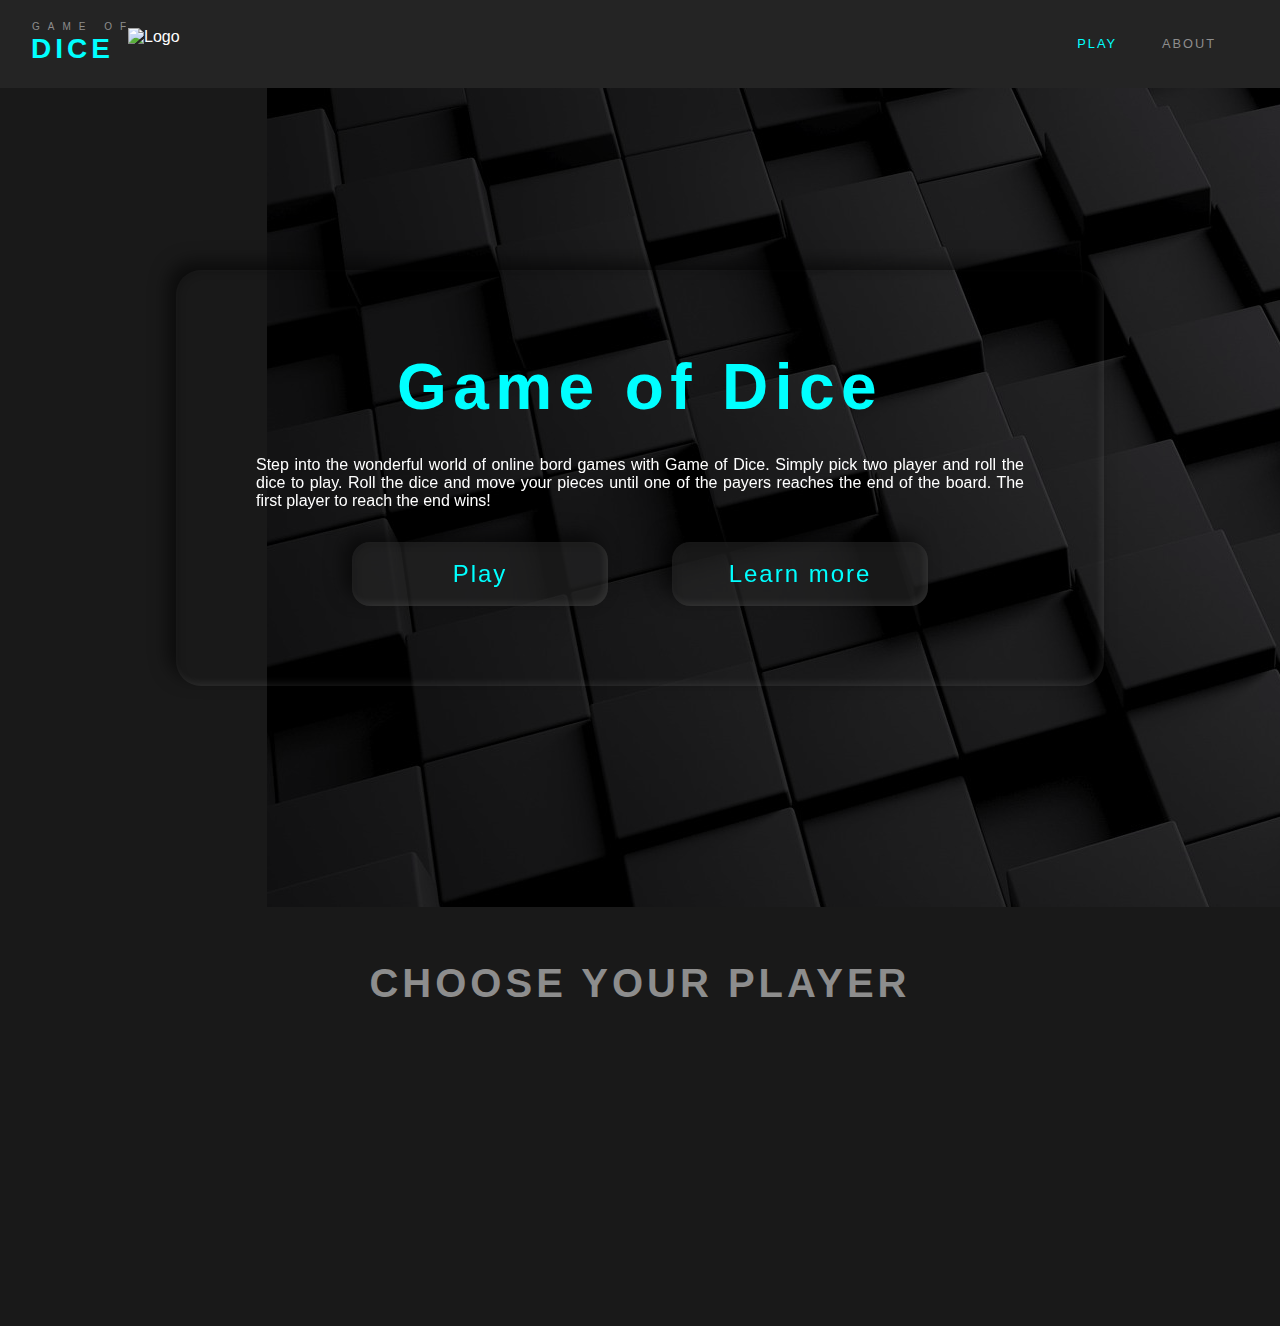
==== index.html @ 392ac42a "index header re-design" ====
<!DOCTYPE html>
<html lang="en">
<head>
	<meta charset="utf-8">
    <meta name="viewport" content="width=device-width, initial-scale=1">
    <!-- SEO -->
    <meta name="author" content="Tina Mary Holdcroft">
	<meta name="description" content="Game of Dice">
	<meta name="keywords" content="Game of Dice, Game, Dice, Board Game">
	<!-- style -->
    <link rel="stylesheet" type="text/css" href="styles/styles.css">
    <link rel="stylesheet" href="https://use.typekit.net/xjc5qtk.css"> <!-- adobe fonts -->
    <script src="https://kit.fontawesome.com/a83d77d417.js" crossorigin="anonymous"></script> <!-- icons -->
    <!-- jQuery -->
    <script src="https://ajax.googleapis.com/ajax/libs/jquery/3.5.1/jquery.min.js"></script>
    <!-- browser design -->
	<link rel="icon" href="styles/images/diceLogo.svg" type="image/svg" sizes="16x16"> <!-- favicon -->
	<meta name="theme-color" content="#242424"> <!-- color of browser banner on phone -->
	<title>Game of Dice</title> <!-- page title -->
</head>

<body>
    <header id="index-header">
		<div class="nav-container">
			<!-- logo desktop-->
			<a href="index.html"><div class="logo"><p id="logo__txt">Game of<br><span>Dice</span></p><img src="styles/images/diceLogo.svg" alt="Logo"></div></a>
			<!-- desktop navigation bar -->
			<nav>
				<ul>
                    <!-- active page --><li class="active"><a href="index.html#characterCards"><i class="fas fa-dice-five"></i><span>Play</span></a></li>
					<li><a href="about.html"><i class="fas fa-question-circle"></i><span>About</span></a></li>
				</ul>
			</nav>
        </div>
        <!-- phone navigation side bar panel -->
        <div class="panel-container">
            <!-- logo phone-->
            <div id="logo__phone"><a href="index.html"><img src="styles/images/diceLogo.svg" alt="Logo"></a></div>
            <!-- toggle button -->
            <div id="navToggle" class="unicode"><i id="unicode__toggle" class="fa"></i></div>
            <nav>
                <ul>
                    <!-- active page --><li class="active"><a href="index.html">Play<i class="fa fa-play"></i></a></li>
                    <li id="dropdown">
                        <a>About</a>
                        <i class="fas fa-question-circle"></i>
                        <i class="fa fa-caret-down"></i>
                        <ul id="dropdown-menu">
                            <li><a href="about.html">Information</a></li>
                            <li><a href="about.html">How to play</a></li>
                        </ul>
                    </li>
                    <li><a href="contact.html">Contact<i class="fa fa-envelope"></i></a></li>
                </ul>
            </nav>
        </div>
        <div class="intro-container">

       </div>
       <div id="text__intro">
        <h1>Game of Dice</h1>
        <p>Step into the wonderful world of online bord games with Game of Dice. Simply pick two player and roll the dice to play. Roll the dice and move your pieces until one of the payers reaches the end of the board. The first player to reach the end wins!</p>
        <div class="intro-btn">
            <a href="index.html#characterCards"><button>Play</button></a>
            <a href="about.html"><button>Learn more</button></a>
        </div>
    </div>
	</header>

	<main id="index">


        <!-- character cards -->
	    <h2>Choose Your Player</h2>
	    <div id="characterCards" class="character-container"></div>
    </main>

    <footer>
        <div class="copy-container">Copyright &copy; Game of Dice 2020</div>
		<div class="bubble-container">
            <div class="bubble active"> <!-- active page-->
				<div><a id="Play" href="index.html#characterCards"><i class="fas fa-play"></i></a></div>
			</div>
			<div class="bubble">
				<div><a id="About" href="about.html"><i class="fas fa-info"></i></a></div>
			</div>
			<div class="bubble">
                <div><a id="Contact" href="contact.html"><i class="fas fa-envelope"></i></a></div>
			</div>
		</div>
	</footer>

	<!-- JavaScript -->
    <script src="scripts/base.js"></script>
    <script src="scripts/navigation.js"></script>
    <script src="scripts/cards.js"></script>
</body>	
</html>
---- styles/styles.css ----
@charset "UTF-8";
@import url("https://use.typekit.net/xjc5qtk.css");
@import url("https://use.typekit.net/xjc5qtk.css");
@import url("https://use.typekit.net/xjc5qtk.css");
@import url("https://fonts.googleapis.com/css2?family=VT323&display=swap");
@import url("https://fonts.googleapis.com/css2?family=Yellowtail&display=swap");
* {
  margin: 0;
  padding: 0;
  box-sizing: border-box;
}

body {
  background-color: #191919;
  width: 100%;
  height: 100%;
  display: grid;
  justify-content: center;
  align-items: center;
  overflow-y: scroll;
  overflow-x: hidden;
}

main {
  padding-left: 8vw;
  padding-right: 8vw;
  padding-top: 4rem;
  padding-bottom: 3rem;
  background-color: inherit;
  width: 100%;
  z-index: 1;
}

button {
  width: 10rem;
  height: 3rem;
  text-align: center;
  border: 2px solid #00ffff;
  background-color: #242424;
  font-size: 1.2em;
  font-family: montserrat, sans-serif;
  letter-spacing: 2px;
  padding: 10px 20px;
  color: #00ffff;
  border-radius: 18px;
  margin-left: 2rem;
  margin-right: 2rem;
}

button:hover {
  color: #242424;
  background-color: #00ffff;
}

button:active {
  outline: none;
  transform: scale(0.98);
}

button:focus {
  outline: none;
}

main, #synthwave__triangle {
  z-index: 1;
}

nav, .logo, .nav-container, .panel-container, .toggle-icon, .bubble-container,
.card-container:hover {
  z-index: 9;
}

.synthwave-grid {
  z-index: -1;
}

::-webkit-scrollbar {
  width: 10px;
  background: #191919;
}

::-webkit-scrollbar-thumb {
  background: #242424;
  border-radius: 10px;
}

::-webkit-scrollbar-thumb:hover {
  background: #3f3f3f;
}

body {
  color: white;
  text-align: justify;
}

h1 {
  font-family: chuck, sans-serif;
  color: #00ffff;
  letter-spacing: 0.1em;
  text-align: center;
  font-size: 4em;
}

h2 {
  font-family: montserrat, sans-serif;
  text-transform: uppercase;
  color: #8d8d8d;
  letter-spacing: 0.1em;
  font-size: 2.5em;
  text-align: center;
  padding-bottom: 2em;
}

h3 {
  font-size: 1.5em;
  text-align: center;
  font-family: montserrat, sans-serif;
}

p {
  font-family: montserrat, sans-serif;
  font-size: 1em;
  text-align: justify;
}

a {
  text-decoration: none;
  color: inherit;
  font-family: montserrat, sans-serif;
}

i {
  color: #8d8d8d;
  font-size: 1.2em;
}

.copy-container {
  font-family: Consolas, Menlo, Monaco, Lucida Console, Liberation Mono, DejaVu Sans Mono, Bitstream Vera Sans Mono, Courier New, monospace, serif;
}

a[id]:hover::after {
  content: attr(id);
  position: absolute;
  top: -0.1rem;
  right: calc(100% - 10px);
  max-width: 100%;
  font-size: 0.65em;
  white-space: nowrap;
  overflow: hidden;
  text-overflow: ellipsis;
  padding: 0.2rem 0.4rem;
  border-radius: 3px;
  box-shadow: 0 1em 2em -0.5em rgba(0, 0, 0, 0.35);
  background: #ffffff;
  opacity: 70%;
  color: #000000;
  font-family: Consolas, Menlo, Monaco, Lucida Console, Liberation Mono, DejaVu Sans Mono, Bitstream Vera Sans Mono, Courier New, monospace, serif;
}

a[id]:active::after {
  background: transparent;
  color: transparent;
}

.active div {
  box-shadow: inset 3px 3px 7px rgba(0, 0, 0, 0.15), inset -3px -3px 7px rgba(255, 255, 255, 0.09);
}
.active div:hover {
  transform: scale(1) !important;
}
.active i, .active span, .active a {
  color: #00ffff;
}

.logo {
  display: block;
  margin-left: 1rem;
  padding: 1rem;
}
@media only screen and (max-width: 600px) {
  .logo {
    margin-left: 40vw;
    padding: 0.5rem;
  }
  .logo img {
    display: none;
  }
}
.logo img {
  height: 35px;
  width: 35px;
  transition: transform ease-out 0.1s;
  margin-left: 96px;
}
.logo img:hover {
  transform: scale(0.93);
}
.logo img:active {
  transform: scale(1.1);
}

#logo__txt {
  font-family: montserrat, sans-serif;
  font-size: 10px;
  letter-spacing: 8px;
  color: #8d8d8d;
  line-height: 22px;
  margin-bottom: -38px;
  text-transform: uppercase;
}
@media only screen and (max-width: 600px) {
  #logo__txt {
    letter-spacing: 7px;
  }
}
#logo__txt span {
  font-family: chuck, sans-serif;
  letter-spacing: 4px;
  font-weight: 900;
  margin-left: -1px;
  font-size: 28px;
  color: #00ffff;
}
@media only screen and (max-width: 600px) {
  #logo__txt span {
    letter-spacing: 5px;
  }
}

.nav-container {
  display: flex;
  position: absolute;
  top: 0vh;
  left: 0vw;
  width: 100vw;
  height: 5.5rem;
  justify-content: space-between;
  flex-direction: row;
  overflow: hidden;
  background-color: #242424;
  box-shadow: inset 3px 3px 7px rgba(0, 0, 0, 0.15), inset -3px -3px 7px rgba(255, 255, 255, 0.05);
}
@media only screen and (max-width: 600px) {
  .nav-container {
    box-shadow: none;
    height: 4.5rem;
  }
}
.nav-container nav {
  margin: 1rem;
  padding: 1rem;
}
.nav-container nav ul {
  display: flex;
  list-style-type: none;
  flex-direction: row;
  justify-content: flex-end;
}
.nav-container nav li {
  color: #8d8d8d;
  text-transform: uppercase;
  padding-right: 2rem;
}
@media only screen and (max-width: 600px) {
  .nav-container nav {
    display: none;
  }
}
.nav-container nav span {
  padding-left: 0.8rem;
  vertical-align: middle;
  letter-spacing: 2px;
  font-size: 0.8em;
}
.nav-container nav i {
  vertical-align: middle;
}
.nav-container nav i:hover, .nav-container nav a:hover {
  opacity: 80%;
}
.nav-container nav i:active, .nav-container nav a:active {
  color: #00ffff;
}

.panel-container {
  position: fixed;
}
.panel-container #logo__phone {
  padding-top: 0.3rem;
  background-color: #313131;
  height: 4.5rem;
  width: 4rem;
}
.panel-container #logo__phone :hover {
  transform: scale(0.93);
}
.panel-container #logo__phone :active {
  transform: scale(1.1);
}
.panel-container img {
  width: 35px;
  height: 35px;
  margin-top: 0.8rem;
  margin-left: 0.8rem;
  transition: transform ease-out 0.1s;
}
.panel-container #navToggle {
  background-color: #242424;
  height: 4.5rem;
  width: 4rem;
}
.panel-container #navToggle i {
  padding: 1rem;
}
.panel-container nav {
  position: absolute;
  display: block;
  left: -200px;
  top: 8rem;
  width: 16.5rem;
  transition: all 0.45s cubic-bezier(0.77, 0, 0.175, 1);
  background-color: #242424;
  height: 100vh;
}
.panel-container nav ul {
  padding: 1.7rem;
  list-style-type: none;
}
.panel-container nav li {
  position: relative;
  padding-bottom: 2.7rem;
}
.panel-container nav a {
  display: block;
  white-space: nowrap;
  text-decoration: none;
  position: relative;
}
.panel-container nav i:hover, .panel-container nav a:hover {
  opacity: 50%;
}
.panel-container nav i:active, .panel-container nav a:active {
  opacity: 100%;
  color: #00ffff;
}
.panel-container nav i {
  position: absolute;
  top: 0rem;
  left: 12.1rem;
  font-size: 1.5em;
}
.panel-container nav i + i {
  left: 4.5rem;
  font-size: 1em;
}
@media only screen and (min-width: 600px) {
  .panel-container {
    display: none;
  }
}

.unicode {
  position: relative;
  display: block;
  cursor: pointer;
}
.unicode ::before {
  font-family: "Font Awesome 5 Free";
}

#unicode__toggle::before {
  content: "";
  font-size: 1.5em;
  display: block;
  position: relative;
}

.openPanel nav {
  transform: translate3d(12.2rem, 0, 0);
}
.openPanel #unicode__toggle::before {
  content: "";
  display: block;
  position: relative;
  font-size: 1.5em;
  color: #00ffff;
}

#dropdown {
  position: relative;
  cursor: pointer;
}
#dropdown ::after {
  position: absolute;
  content: "";
  left: 80px;
  top: 8px;
  width: 0;
  height: 0;
}

#dropdown-menu {
  display: none;
}
#dropdown-menu li {
  margin-top: 1rem;
  margin-bottom: -1rem;
}
#dropdown-menu li a {
  color: #ffffff;
}
#dropdown-menu li + li {
  margin-bottom: -4.5rem;
}

.showDropdown #dropdown-menu {
  display: block;
}

footer {
  display: flex;
  position: sticky;
  bottom: 0;
  width: 100%;
  height: 16rem;
  justify-content: center;
  align-items: center;
  flex-direction: column;
  overflow: hidden;
  background-color: #242424;
  box-shadow: inset 3px 3px 10px rgba(255, 255, 255, 0.1), inset -3px -3px 10px rgba(255, 255, 255, 0.1);
}
@media only screen and (max-width: 600px) {
  footer {
    display: none;
  }
}

.copy-container {
  display: flex;
  position: relative;
  justify-content: center;
  margin-bottom: -9.5rem;
  text-align: center;
  font-size: 0.9em;
  color: #8d8d8d;
}

.bubble-container {
  position: absolute;
  bottom: 7rem;
  display: flex;
  justify-content: space-evenly;
  width: 40rem;
}
@media only screen and (max-width: 600px) {
  .bubble-container {
    bottom: 1.3rem;
    width: 100vw;
  }
}

.bubble {
  box-shadow: 3px 3px 7px rgba(0, 0, 0, 0.15), -3px -3px 7px rgba(255, 255, 255, 0.05);
  border-radius: 50%;
}
.bubble div {
  background-color: #242424;
  width: 5rem;
  height: 5rem;
  border-radius: 50%;
  display: flex;
  justify-content: center;
  align-items: center;
  font-size: 1.5em;
  margin: 2px;
  user-select: none;
  cursor: pointer;
}
.bubble div:hover {
  box-shadow: inset 3px 3px 7px rgba(0, 0, 0, 0.15), inset -3px -3px 7px rgba(255, 255, 255, 0.09);
  transform: scale(0.96);
}
.bubble i:active {
  color: #00ffff;
}
.bubble i:focus {
  color: #00ffff;
}

.bubble:active, .bubble:focus {
  background-color: #00ffff;
}

#index {
  padding-top: 105vh;
}
#index h2 {
  padding-top: 1rem;
  padding-bottom: 1rem;
}

#index-header .nav-container {
  box-shadow: none !important;
}

.intro-container {
  z-index: 9;
  background-image: url("images/indexBackground.jpg");
  filter: grayscale(50%);
  height: 91vh;
  width: 100vw;
  top: 5.5rem;
  position: absolute;
}

.intro-btn {
  display: flex;
  align-items: center;
  justify-content: center;
}
.intro-btn button {
  width: 20vw;
  height: 4rem;
  font-size: 1.5em;
  background-color: #242424a8;
  border: none;
  box-shadow: -8px -8px 18px 0 rgba(0, 0, 0, 0.55), inset 3px 3px 7px rgba(0, 0, 0, 0.15), inset -3px -3px 7px rgba(255, 255, 255, 0.09);
}

#text__intro {
  position: absolute;
  top: 30vh;
  left: 50vw;
  margin-left: -29rem;
  z-index: 9;
  width: 58rem;
  /*background-color: #242424a8;*/
  box-shadow: -8px -8px 18px 0 rgba(0, 0, 0, 0.55), inset 3px 3px 7px rgba(0, 0, 0, 0.15), inset -3px -3px 7px rgba(255, 255, 255, 0.09);
  padding: 5rem;
  border-radius: 25px;
}
#text__intro p, #text__intro h1 {
  padding-bottom: 2rem;
}

.character-container {
  display: flex;
  justify-content: center;
  flex-direction: row;
  flex-wrap: wrap;
}
.character-container button:hover {
  cursor: grab;
}
.character-container button:active {
  cursor: grabbing;
}
@media only screen and (max-width: 600px) {
  .character-container {
    margin-left: 5rem;
  }
}

.card-container {
  background-color: transparent;
  width: 14rem;
  height: 15rem;
  perspective: 100rem;
  margin: 1.5rem;
}

.cards {
  position: relative;
  width: 100%;
  height: 100%;
  text-align: center;
  transition: width 1s, height 1s, transform 2s;
  transform-style: preserve-3d;
}
@-moz-document url-prefix() {
  .cards {
    backface-visibility: hidden;
    -webkit-backface-visibility: hidden;
  }
}

.card-container:hover .cards {
  transform: rotateY(180deg);
  width: calc(100% + 10rem);
  height: calc(100% + 19rem);
}

.card-front, .card-back {
  position: absolute;
  width: 100%;
  height: 100%;
  backface-visibility: hidden;
  -webkit-backface-visibility: hidden;
}

.card-front {
  color: #ffffff;
  background-color: #242424;
  border-radius: 30px;
  box-shadow: -8px -8px 18px 0 rgba(0, 0, 0, 0.55), inset 3px 3px 7px rgba(0, 0, 0, 0.15), inset -3px -3px 7px rgba(255, 255, 255, 0.09);
}
.card-front img {
  margin-top: 1.5rem;
  margin-left: 1rem;
  margin-right: 1rem;
}

.card-back {
  border: solid 2px #00FFFF;
  border-radius: 30px;
  background-color: #242424;
  color: #ffffff;
  transform: rotateY(180deg);
  margin-left: 5.5rem;
  margin-top: -5vh;
}
.card-back img {
  width: 100%;
  border-radius: 30px 30px 0px 0px;
  filter: grayscale(100%);
}
.card-back h3, .card-back p {
  margin-top: 1rem;
  margin-left: 2.5rem;
  margin-right: 2.5rem;
}
.card-back p + p {
  margin-bottom: 0.8rem;
}
.card-back button {
  margin: 1rem;
}

#about-body {
  overflow: hidden;
}
#about-body .panel-container {
  display: block;
}
#about-body .nav-container {
  height: 1.5rem;
}

#about {
  width: 100vw;
  height: 100vh;
}

@keyframes animated-grid {
  100% {
    transform: perspective(50vh) rotateX(60deg) translateY(var(--grid-line));
  }
}
.synthwave-grid {
  position: absolute;
  top: -30rem;
  left: 0;
  bottom: 80vh;
  width: 100vw;
  height: 100vh;
  background: repeating-linear-gradient(90deg, var(--grid-colour), transparent var(--grid-blur), transparent var(--grid-line), var(--grid-colour) calc(var(--grid-line) + var(--grid-blur))), repeating-linear-gradient(180deg, var(--grid-colour), transparent var(--grid-blur), transparent var(--grid-line), var(--grid-colour) calc(var(--grid-line) + var(--grid-blur)));
  transform: perspective(50vh) rotateX(60deg);
  animation: animated-grid 3s infinite linear;
  --grid-line: 3rem;
  --grid-colour: #00ffff;
  --grid-blur: 1px;
}

.synthwave-box {
  position: absolute;
  overflow-y: scroll;
  left: 50vw;
  margin-left: -40vw;
  height: calc(100% - 22rem);
  bottom: 3rem;
  width: 85vw;
  border: solid #00ffff 2px;
  background-color: #191919;
}
.synthwave-box h3 {
  text-align: left;
  margin-top: 0.5rem;
  margin-left: 1rem;
  margin-right: 2rem;
}
.synthwave-box p {
  margin-top: 0.5rem;
  margin-left: 1rem;
  margin-right: 2rem;
}

.synthwave-heading h1 {
  position: absolute;
  z-index: 9;
  top: 2.2rem;
  left: 50vw;
  margin-left: -16rem;
  font-family: sans-serif;
  font-size: 6.5em;
  font-weight: 900;
  letter-spacing: 1px;
  text-transform: uppercase;
  background: -webkit-linear-gradient(top, #004141, white);
  background-clip: text;
  -webkit-background-clip: text;
  -webkit-text-fill-color: transparent;
  -webkit-text-stroke-width: 2px;
  -webkit-text-stroke-color: white;
}
@-moz-document url-prefix() {
  .synthwave-heading h1 {
    top: 3.4rem;
  }
}
.synthwave-heading h2 {
  position: absolute;
  z-index: 9;
  display: block;
  top: 4.6rem;
  left: 50vw;
  margin-left: -8rem;
  font-family: "Yellowtail", cursive;
  font-size: 8em;
  letter-spacing: 9px;
  color: #00ffff;
  text-transform: none;
  transform: rotate(-13deg);
  text-shadow: 0 0 1px #00ffff, 0 -3px 3px rgba(255, 255, 255, 0.205), 0 3px 3px rgba(0, 0, 0, 0.5), 0 0 15px #00ffff, 0 0 25px #00ffffcc;
  /*text-decoration: underline;*/
}
.synthwave-heading hr {
  position: absolute;
  top: 3.3rem;
  left: 50vw;
  margin-left: -12.4rem;
  border-top: 1px solid #00ffff;
  color: #00ffff;
  width: 25.5rem;
}

#synthwave__triangle {
  position: absolute;
  left: 50vw;
  margin-left: -8.7rem;
  top: -5.6rem;
  width: 18rem;
  height: 18rem;
  background-color: #191919;
  clip-path: polygon(0% 100%, 100% 100%, 0% 0%);
  border: 2px solid #00ffff;
  transform: rotate(-45deg);
}

/*GitHub corner*/
@keyframes octocat-wave {
  0%, 100% {
    transform: rotate(0);
  }
  20%, 60% {
    transform: rotate(-25deg);
  }
  40%, 80% {
    transform: rotate(0deg);
  }
}
.github-corner svg {
  fill: #313131;
  position: absolute;
  top: 0;
  right: 0;
  border: 0;
  height: 10rem;
  width: 10rem;
}
.github-corner svg :hover {
  fill: #00ffff;
}

.GitHub-wave {
  transform-origin: 130px 106px;
}

.github-corner:hover .GitHub-wave {
  animation: octocat-wave 760ms ease-in-out;
}

#contact {
  width: 100vw;
  height: 100vh;
}

#game {
  width: 100vw;
  height: 100vh;
}

/*# sourceMappingURL=styles.css.map */
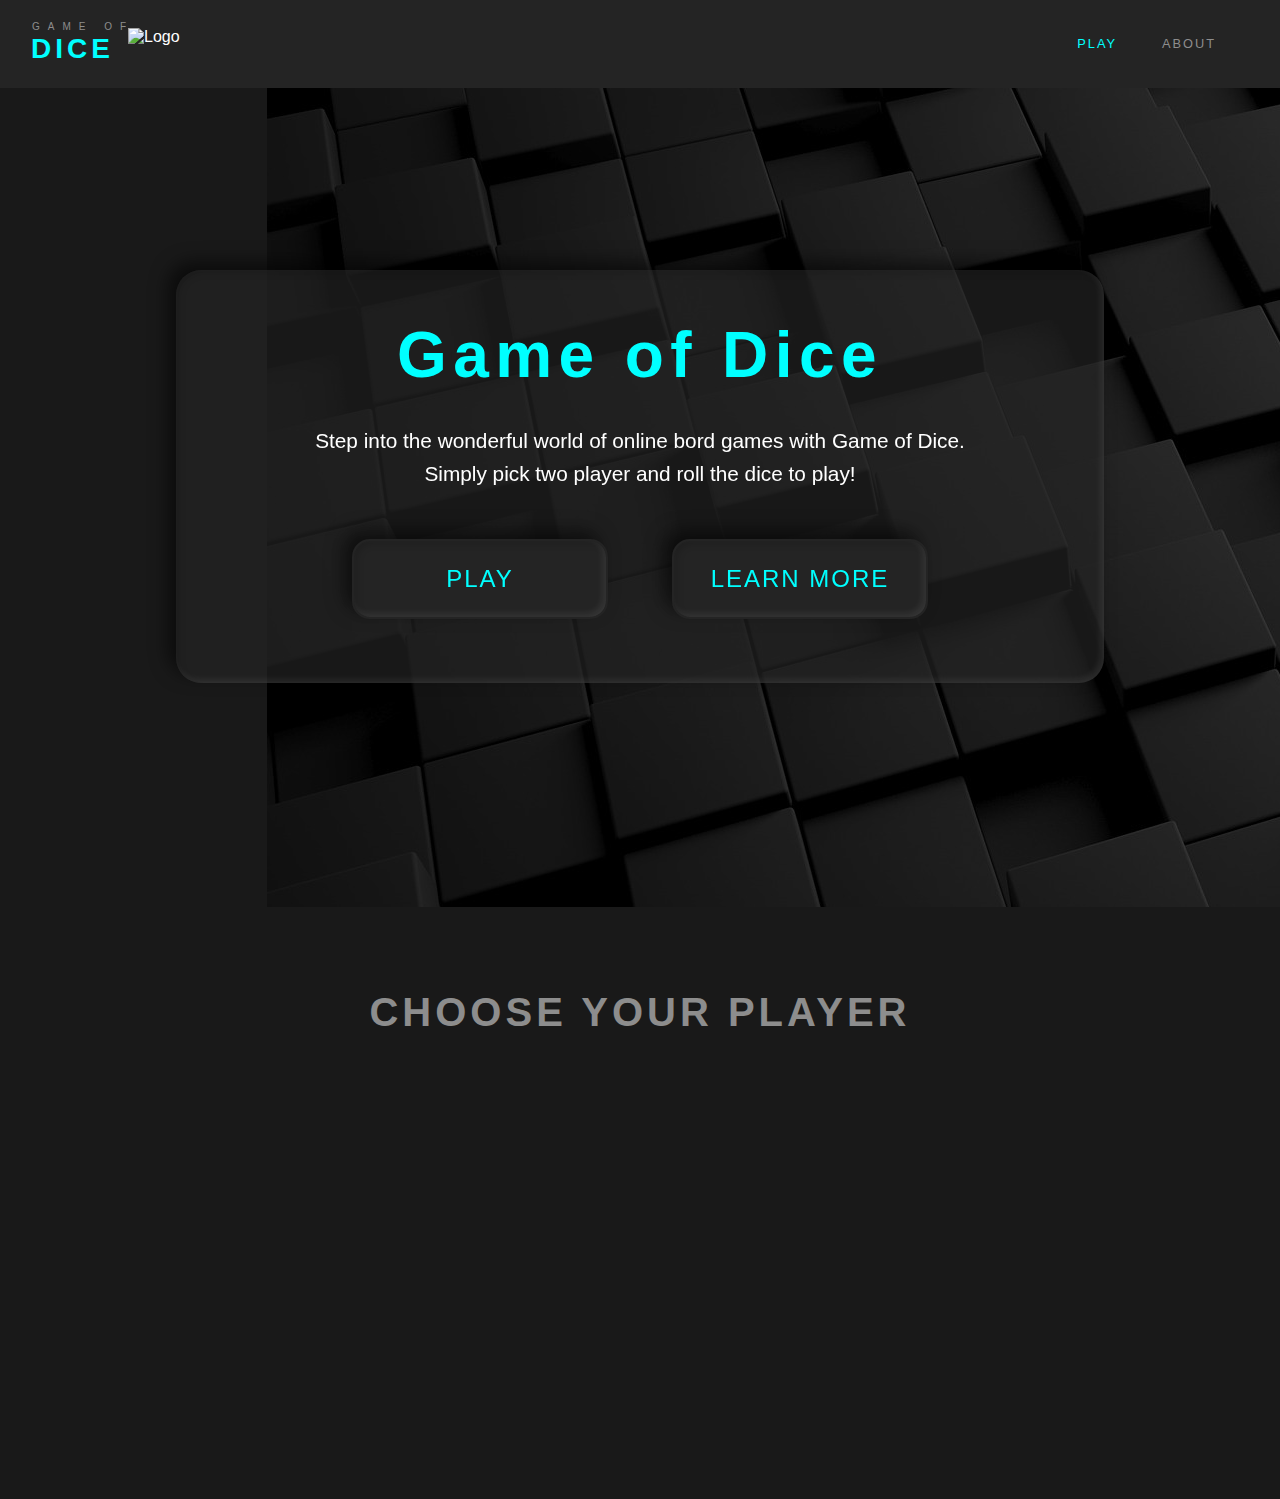
==== commit 2a55a4cd: "index tweak" ====
--- a/index.html
+++ b/index.html
@@ -54,22 +54,18 @@
                 </ul>
             </nav>
         </div>
-        <div class="intro-container">
-
-       </div>
-       <div id="text__intro">
-        <h1>Game of Dice</h1>
-        <p>Step into the wonderful world of online bord games with Game of Dice. Simply pick two player and roll the dice to play. Roll the dice and move your pieces until one of the payers reaches the end of the board. The first player to reach the end wins!</p>
-        <div class="intro-btn">
-            <a href="index.html#characterCards"><button>Play</button></a>
-            <a href="about.html"><button>Learn more</button></a>
+        <div class="intro-container"></div>
+        <div id="text__intro">
+            <h1>Game of Dice</h1>
+            <p>Step into the wonderful world of online bord games with Game of Dice. Simply pick two player and roll the dice to play!</p>
+            <div class="intro-btn">
+                <a href="index.html#characterCards"><button>Play</button></a>
+                <a href="about.html"><button>Learn more</button></a>
+            </div>
         </div>
-    </div>
 	</header>
 
 	<main id="index">
-
-
         <!-- character cards -->
 	    <h2>Choose Your Player</h2>
 	    <div id="characterCards" class="character-container"></div>
--- a/styles/styles.css
+++ b/styles/styles.css
@@ -493,21 +493,21 @@
 }
 
 #index {
-  padding-top: 105vh;
+  padding-top: 110vh;
+  padding-bottom: 10rem;
 }
 #index h2 {
-  padding-top: 1rem;
-  padding-bottom: 1rem;
+  padding-bottom: 3rem;
 }
 
 #index-header .nav-container {
-  box-shadow: none !important;
+  box-shadow: none;
 }
 
 .intro-container {
   z-index: 9;
   background-image: url("images/indexBackground.jpg");
-  filter: grayscale(50%);
+  filter: grayscale(100%);
   height: 91vh;
   width: 100vw;
   top: 5.5rem;
@@ -518,30 +518,44 @@
   display: flex;
   align-items: center;
   justify-content: center;
+  margin: 1rem;
 }
 .intro-btn button {
   width: 20vw;
-  height: 4rem;
+  height: 5rem;
   font-size: 1.5em;
+  color: #00ffff;
+  border: #242424 solid 2px;
+  background-color: 242424;
+  text-transform: uppercase;
+  box-shadow: -8px -8px 18px 0 rgba(0, 0, 0, 0.55), inset 3px 3px 7px rgba(0, 0, 0, 0.15), inset -3px -3px 7px rgba(255, 255, 255, 0.09);
+}
+.intro-btn :hover {
+  color: #242424;
+}
+
+#text__intro {
+  position: absolute;
   background-color: #242424a8;
-  border: none;
-  box-shadow: -8px -8px 18px 0 rgba(0, 0, 0, 0.55), inset 3px 3px 7px rgba(0, 0, 0, 0.15), inset -3px -3px 7px rgba(255, 255, 255, 0.09);
-}
-
-#text__intro {
-  position: absolute;
   top: 30vh;
   left: 50vw;
   margin-left: -29rem;
   z-index: 9;
   width: 58rem;
-  /*background-color: #242424a8;*/
   box-shadow: -8px -8px 18px 0 rgba(0, 0, 0, 0.55), inset 3px 3px 7px rgba(0, 0, 0, 0.15), inset -3px -3px 7px rgba(255, 255, 255, 0.09);
-  padding: 5rem;
+  padding: 3rem;
   border-radius: 25px;
 }
-#text__intro p, #text__intro h1 {
+#text__intro h1 {
   padding-bottom: 2rem;
+}
+#text__intro p {
+  text-align: center;
+  font-size: 1.3em;
+  line-height: 1.6em;
+  padding-bottom: 2rem;
+  margin-left: 5vw;
+  margin-right: 5vw;
 }
 
 .character-container {
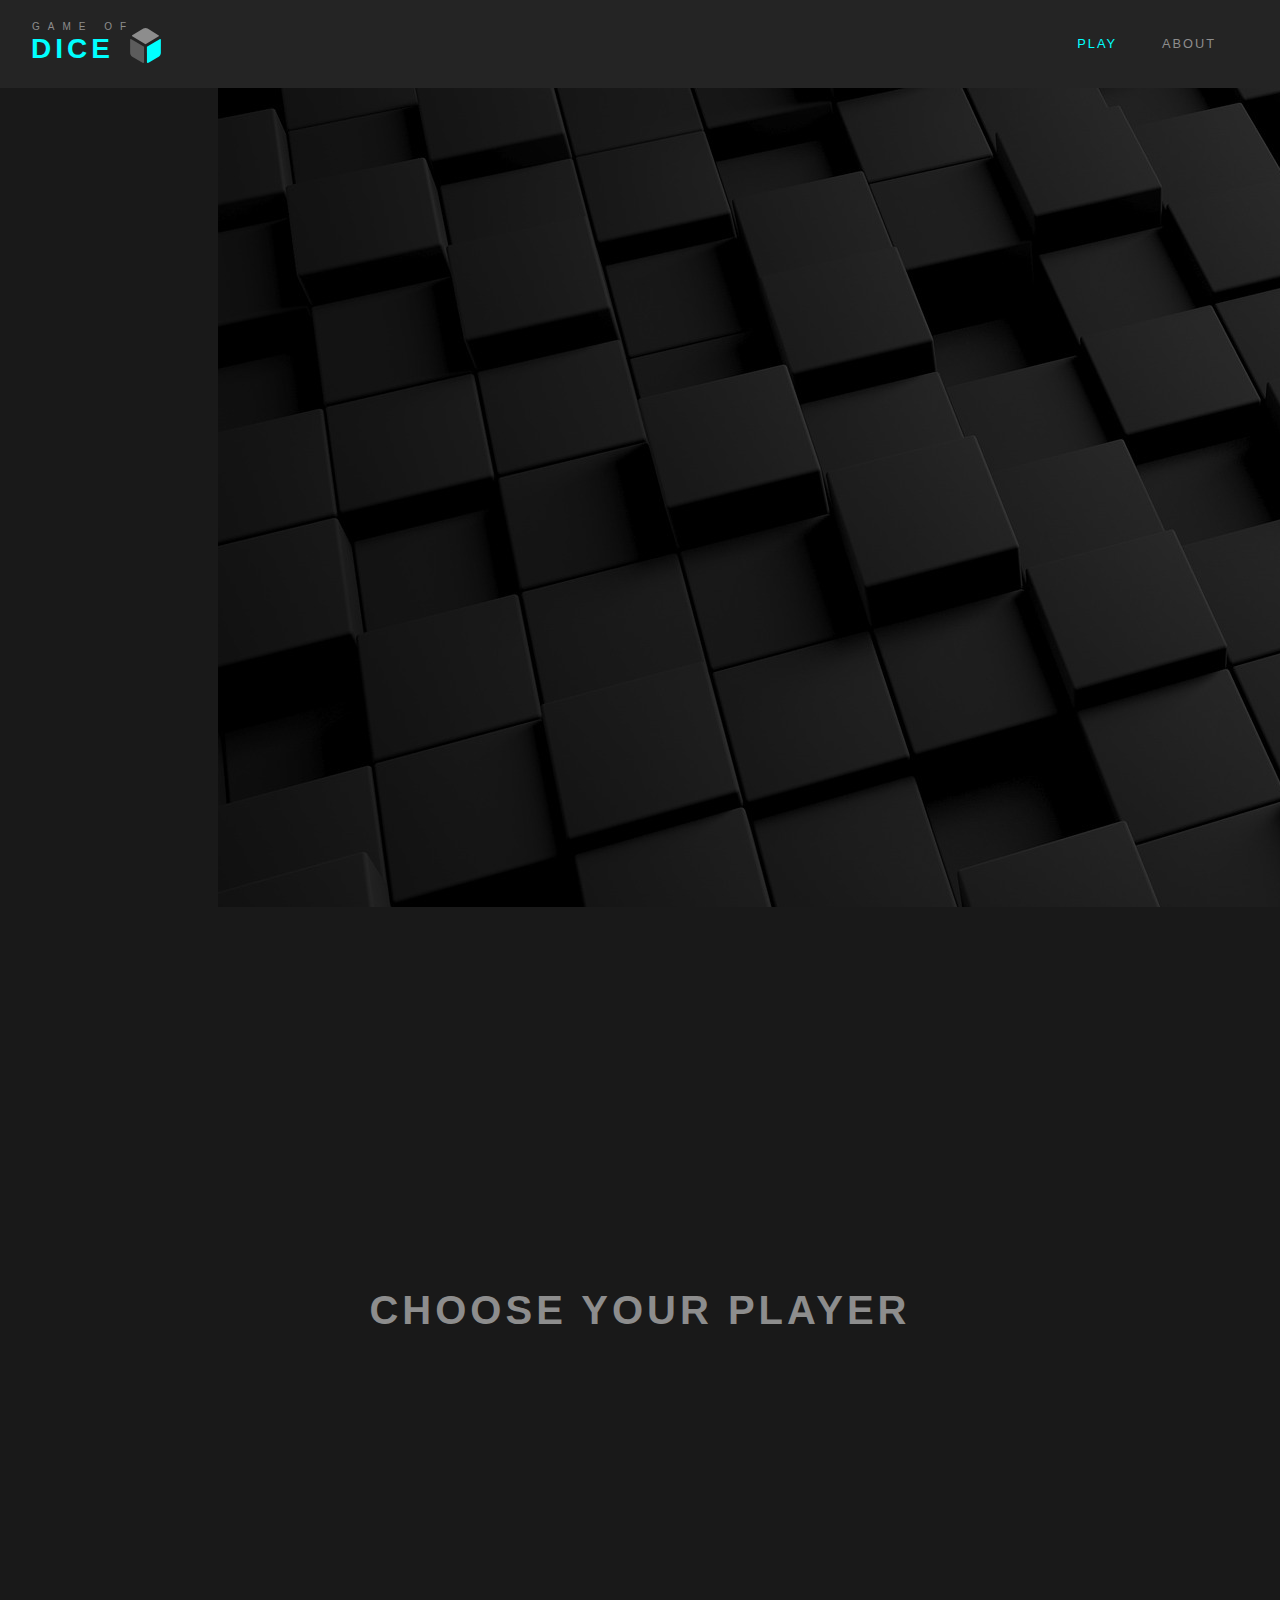
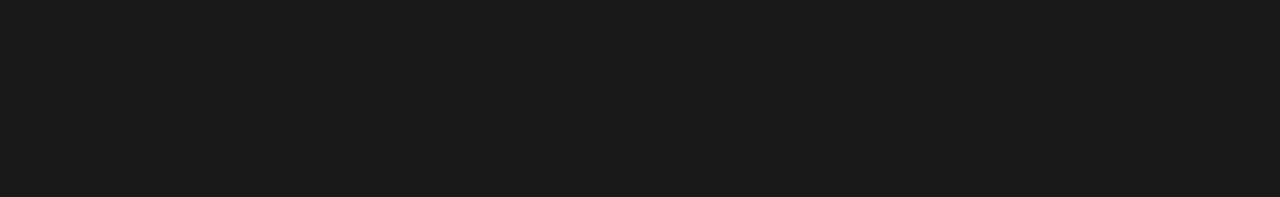
==== commit dc6c7844: "rename img" ====
--- a/index.html
+++ b/index.html
@@ -14,7 +14,7 @@
     <!-- jQuery -->
     <script src="https://ajax.googleapis.com/ajax/libs/jquery/3.5.1/jquery.min.js"></script>
     <!-- browser design -->
-	<link rel="icon" href="styles/images/diceLogo.svg" type="image/svg" sizes="16x16"> <!-- favicon -->
+	<link rel="icon" href="styles/images/dice-logo.svg" type="image/svg" sizes="16x16"> <!-- favicon -->
 	<meta name="theme-color" content="#242424"> <!-- color of browser banner on phone -->
 	<title>Game of Dice</title> <!-- page title -->
 </head>
@@ -23,7 +23,7 @@
     <header id="index-header">
 		<div class="nav-container">
 			<!-- logo desktop-->
-			<a href="index.html"><div class="logo"><p id="logo__txt">Game of<br><span>Dice</span></p><img src="styles/images/diceLogo.svg" alt="Logo"></div></a>
+			<a href="index.html"><div class="logo"><p id="logo__txt">Game of<br><span>Dice</span></p><img src="styles/images/dice-logo.svg" alt="Logo"></div></a>
 			<!-- desktop navigation bar -->
 			<nav>
 				<ul>
@@ -35,7 +35,7 @@
         <!-- phone navigation side bar panel -->
         <div class="panel-container">
             <!-- logo phone-->
-            <div id="logo__phone"><a href="index.html"><img src="styles/images/diceLogo.svg" alt="Logo"></a></div>
+            <div id="logo__phone"><a href="index.html"><img src="styles/images/dice-logo.svg" alt="Logo"></a></div>
             <!-- toggle button -->
             <div id="navToggle" class="unicode"><i id="unicode__toggle" class="fa"></i></div>
             <nav>
@@ -55,9 +55,13 @@
             </nav>
         </div>
         <div class="intro-container"></div>
-        <div id="text__intro">
+        <div id="intro__box">
+            <h1>Game <span>of Dice</span></h1>
+        </div>
+        <img id="intro__img" src="styles/images/dice-white.png">
+        <div id="intro__txt">
             <h1>Game of Dice</h1>
-            <p>Step into the wonderful world of online bord games with Game of Dice. Simply pick two player and roll the dice to play!</p>
+            <p>Step into the wonderful world of online bord games with Game of Dice. Simply pick two players and roll the dice to play!</p>
             <div class="intro-btn">
                 <a href="index.html#characterCards"><button>Play</button></a>
                 <a href="about.html"><button>Learn more</button></a>
--- a/styles/styles.css
+++ b/styles/styles.css
@@ -492,16 +492,16 @@
   background-color: #00ffff;
 }
 
+#index-header .nav-container {
+  box-shadow: none;
+}
+
 #index {
   padding-top: 110vh;
   padding-bottom: 10rem;
 }
 #index h2 {
   padding-bottom: 3rem;
-}
-
-#index-header .nav-container {
-  box-shadow: none;
 }
 
 .intro-container {
@@ -512,26 +512,6 @@
   width: 100vw;
   top: 5.5rem;
   position: absolute;
-}
-
-.intro-btn {
-  display: flex;
-  align-items: center;
-  justify-content: center;
-  margin: 1rem;
-}
-.intro-btn button {
-  width: 20vw;
-  height: 5rem;
-  font-size: 1.5em;
-  color: #00ffff;
-  border: #242424 solid 2px;
-  background-color: 242424;
-  text-transform: uppercase;
-  box-shadow: -8px -8px 18px 0 rgba(0, 0, 0, 0.55), inset 3px 3px 7px rgba(0, 0, 0, 0.15), inset -3px -3px 7px rgba(255, 255, 255, 0.09);
-}
-.intro-btn :hover {
-  color: #242424;
 }
 
 #text__intro {
@@ -558,6 +538,26 @@
   margin-right: 5vw;
 }
 
+.intro-btn {
+  display: flex;
+  align-items: center;
+  justify-content: center;
+  margin: 1rem;
+}
+.intro-btn button {
+  width: 20vw;
+  height: 5rem;
+  font-size: 1.5em;
+  color: #00ffff;
+  border: #242424 solid 2px;
+  background-color: 242424;
+  text-transform: uppercase;
+  box-shadow: -8px -8px 18px 0 rgba(0, 0, 0, 0.55), inset 3px 3px 7px rgba(0, 0, 0, 0.15), inset -3px -3px 7px rgba(255, 255, 255, 0.09);
+}
+.intro-btn :hover {
+  color: #242424;
+}
+
 .character-container {
   display: flex;
   justify-content: center;
@@ -605,15 +605,12 @@
   height: calc(100% + 19rem);
 }
 
-.card-front, .card-back {
+.card-front {
   position: absolute;
   width: 100%;
   height: 100%;
   backface-visibility: hidden;
   -webkit-backface-visibility: hidden;
-}
-
-.card-front {
   color: #ffffff;
   background-color: #242424;
   border-radius: 30px;
@@ -626,6 +623,11 @@
 }
 
 .card-back {
+  position: absolute;
+  width: 100%;
+  height: 100%;
+  backface-visibility: hidden;
+  -webkit-backface-visibility: hidden;
   border: solid 2px #00FFFF;
   border-radius: 30px;
   background-color: #242424;
@@ -656,9 +658,6 @@
 }
 #about-body .panel-container {
   display: block;
-}
-#about-body .nav-container {
-  height: 1.5rem;
 }
 
 #about {
@@ -746,7 +745,6 @@
   text-transform: none;
   transform: rotate(-13deg);
   text-shadow: 0 0 1px #00ffff, 0 -3px 3px rgba(255, 255, 255, 0.205), 0 3px 3px rgba(0, 0, 0, 0.5), 0 0 15px #00ffff, 0 0 25px #00ffffcc;
-  /*text-decoration: underline;*/
 }
 .synthwave-heading hr {
   position: absolute;
@@ -771,7 +769,6 @@
   transform: rotate(-45deg);
 }
 
-/*GitHub corner*/
 @keyframes octocat-wave {
   0%, 100% {
     transform: rotate(0);
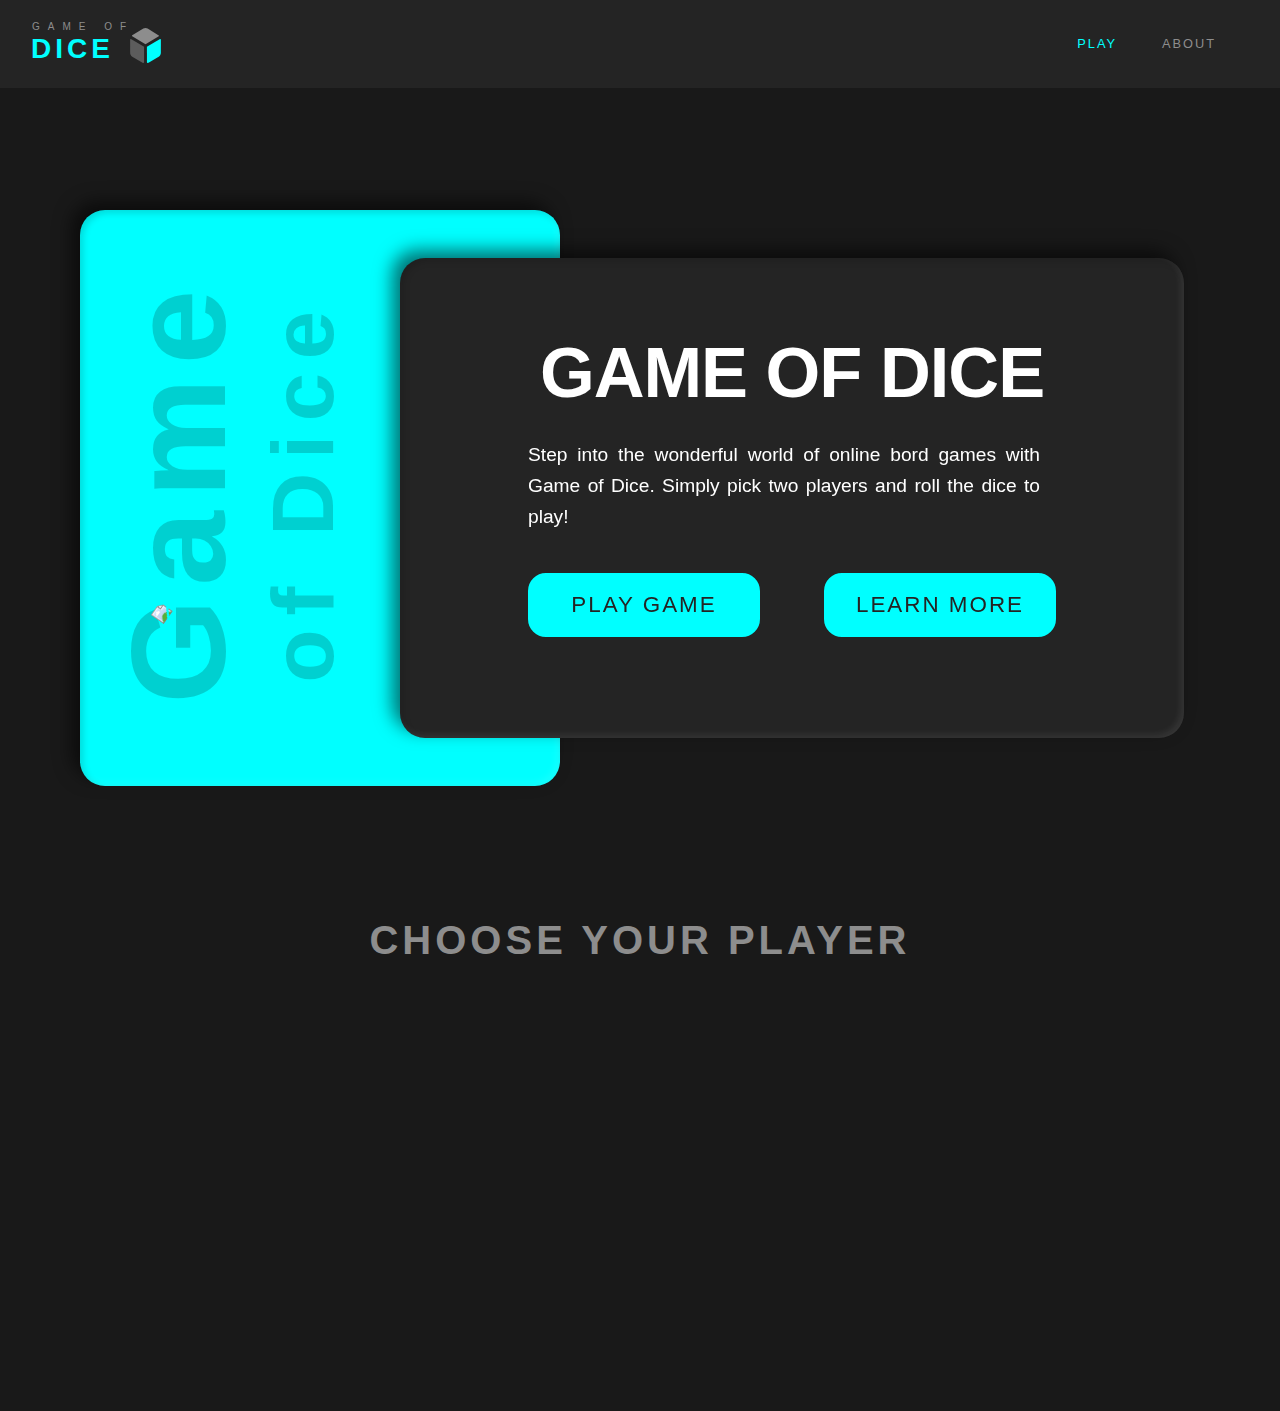
==== commit 9cc37775: "link, reponsiveness" ====
--- a/index.html
+++ b/index.html
@@ -46,15 +46,14 @@
                         <i class="fas fa-question-circle"></i>
                         <i class="fa fa-caret-down"></i>
                         <ul id="dropdown-menu">
-                            <li><a href="about.html">Information</a></li>
-                            <li><a href="about.html">How to play</a></li>
+                            <li><a href="about.html#info">Information</a></li>
+                            <li><a href="about.html#how">How to play</a></li>
                         </ul>
                     </li>
                     <li><a href="contact.html">Contact<i class="fa fa-envelope"></i></a></li>
                 </ul>
             </nav>
         </div>
-        <div class="intro-container"></div>
         <div id="intro__box">
             <h1>Game <span>of Dice</span></h1>
         </div>
@@ -62,10 +61,10 @@
         <div id="intro__txt">
             <h1>Game of Dice</h1>
             <p>Step into the wonderful world of online bord games with Game of Dice. Simply pick two players and roll the dice to play!</p>
-            <div class="intro-btn">
-                <a href="index.html#characterCards"><button>Play</button></a>
-                <a href="about.html"><button>Learn more</button></a>
-            </div>
+                <div class="intro-btn">
+                    <a href="index.html#characterCards"><button>Play game</button></a>
+                    <a href="about.html"><button>Learn more</button></a>
+                </div>
         </div>
 	</header>
 
@@ -85,14 +84,14 @@
 				<div><a id="About" href="about.html"><i class="fas fa-info"></i></a></div>
 			</div>
 			<div class="bubble">
-                <div><a id="Contact" href="contact.html"><i class="fas fa-envelope"></i></a></div>
+                <div><a id="Contact" href="mailto:example@gameofdice.com?&subject=Game%20of%20Dice&body=%0d%0a%0d%0aTell us what's on your mind....%0d%0a%0d%0a%0d%0a"><i class="fas fa-envelope"></i></a></div>
 			</div>
 		</div>
 	</footer>
 
 	<!-- JavaScript -->
     <script src="scripts/base.js"></script>
-    <script src="scripts/navigation.js"></script>
     <script src="scripts/cards.js"></script>
+    <script src="scripts/modals.js"></script>
 </body>	
 </html>--- a/styles/styles.css
+++ b/styles/styles.css
@@ -45,6 +45,8 @@
   border-radius: 18px;
   margin-left: 2rem;
   margin-right: 2rem;
+  text-transform: uppercase;
+  font-weight: 500;
 }
 
 button:hover {
@@ -59,19 +61,6 @@
 
 button:focus {
   outline: none;
-}
-
-main, #synthwave__triangle {
-  z-index: 1;
-}
-
-nav, .logo, .nav-container, .panel-container, .toggle-icon, .bubble-container,
-.card-container:hover {
-  z-index: 9;
-}
-
-.synthwave-grid {
-  z-index: -1;
 }
 
 ::-webkit-scrollbar {
@@ -114,6 +103,12 @@
 h3 {
   font-size: 1.5em;
   text-align: center;
+  font-family: montserrat, sans-serif;
+}
+
+h4 {
+  font-size: 1.2em;
+  text-align: left;
   font-family: montserrat, sans-serif;
 }
 
@@ -176,6 +171,7 @@
   display: block;
   margin-left: 1rem;
   padding: 1rem;
+  z-index: 9;
 }
 @media only screen and (max-width: 600px) {
   .logo {
@@ -239,6 +235,7 @@
   overflow: hidden;
   background-color: #242424;
   box-shadow: inset 3px 3px 7px rgba(0, 0, 0, 0.15), inset -3px -3px 7px rgba(255, 255, 255, 0.05);
+  z-index: 9;
 }
 @media only screen and (max-width: 600px) {
   .nav-container {
@@ -249,6 +246,7 @@
 .nav-container nav {
   margin: 1rem;
   padding: 1rem;
+  z-index: 9;
 }
 .nav-container nav ul {
   display: flex;
@@ -284,6 +282,7 @@
 
 .panel-container {
   position: fixed;
+  z-index: 9;
 }
 .panel-container #logo__phone {
   padding-top: 0.3rem;
@@ -452,6 +451,7 @@
   display: flex;
   justify-content: space-evenly;
   width: 40rem;
+  z-index: 9;
 }
 @media only screen and (max-width: 600px) {
   .bubble-container {
@@ -497,65 +497,181 @@
 }
 
 #index {
-  padding-top: 110vh;
+  padding-top: 102vh;
   padding-bottom: 10rem;
 }
 #index h2 {
-  padding-bottom: 3rem;
-}
-
-.intro-container {
+  padding-bottom: 2rem;
+}
+@media only screen and (max-width: 600px) {
+  #index h2 {
+    padding-left: 20%;
+  }
+}
+
+#intro__box {
+  position: absolute;
+  top: 50vh;
+  margin-top: -15rem;
+  left: 50vw;
+  margin-left: -35rem;
   z-index: 9;
-  background-image: url("images/indexBackground.jpg");
-  filter: grayscale(100%);
-  height: 91vh;
-  width: 100vw;
-  top: 5.5rem;
-  position: absolute;
-}
-
-#text__intro {
-  position: absolute;
-  background-color: #242424a8;
-  top: 30vh;
+  width: 30rem;
+  height: 36rem;
+  background-color: #00ffff;
+  box-shadow: -8px -8px 18px 0 rgba(0, 0, 0, 0.55), inset 3px 3px 7px rgba(0, 0, 0, 0.15), inset -3px -3px 7px rgba(255, 255, 255, 0.09);
+  border-radius: 25px;
+}
+@media only screen and (max-width: 1100px) {
+  #intro__box {
+    width: 25rem;
+    margin-left: -42%;
+    z-index: 9;
+  }
+}
+@media only screen and (max-width: 600px) {
+  #intro__box {
+    margin-top: -18rem;
+    width: 20rem;
+    height: 30rem;
+    margin-left: -32%;
+    z-index: 5;
+  }
+}
+#intro__box h1 {
+  position: relative;
+  margin-top: 11rem;
+  margin-left: -7.2rem;
+  font-family: chuck, sans-serif;
+  font-size: 8.4em;
+  line-height: 0.8em;
+  transform: rotate(-90deg);
+  height: 13rem;
+  width: 33rem;
+  z-index: 9;
+  color: rgba(0, 0, 0, 0.185);
+}
+#intro__box h1 span {
+  font-size: 0.65em;
+}
+@media only screen and (max-width: 600px) {
+  #intro__box h1 {
+    display: none;
+  }
+}
+
+#intro__img {
+  position: absolute;
+  z-index: 11;
+  top: 50vh;
+  margin-top: -3rem;
   left: 50vw;
-  margin-left: -29rem;
+  margin-left: -37rem;
+  width: 32rem;
+  transform: rotate(-55deg);
+}
+@media only screen and (max-width: 1100px) {
+  #intro__img {
+    display: none;
+  }
+}
+
+#intro__txt {
+  position: absolute;
+  background-color: #242424;
+  top: 50vh;
+  margin-top: -12rem;
+  left: 50vw;
+  margin-left: -15rem;
   z-index: 9;
-  width: 58rem;
+  width: 49rem;
+  height: 30rem;
   box-shadow: -8px -8px 18px 0 rgba(0, 0, 0, 0.55), inset 3px 3px 7px rgba(0, 0, 0, 0.15), inset -3px -3px 7px rgba(255, 255, 255, 0.09);
-  padding: 3rem;
   border-radius: 25px;
 }
-#text__intro h1 {
-  padding-bottom: 2rem;
-}
-#text__intro p {
+@media only screen and (max-width: 1100px) {
+  #intro__txt {
+    display: flex;
+    flex-direction: column;
+    align-items: center;
+    justify-content: center;
+    top: 1rem;
+    margin-top: 10rem;
+    left: 50vw;
+    margin-left: -25%;
+    width: 68vw;
+    height: 35rem;
+    z-index: 9;
+  }
+}
+@media only screen and (max-width: 600px) {
+  #intro__txt {
+    margin-top: 8rem;
+    z-index: 5;
+  }
+}
+#intro__txt h1 {
+  font-family: montserrat, sans-serif;
+  text-transform: uppercase;
+  letter-spacing: -1px;
+  line-height: 1em;
+  color: #ffffff;
+  font-size: 4.4em;
+  margin-top: 3rem;
   text-align: center;
-  font-size: 1.3em;
+  padding: 2rem;
+}
+@media only screen and (max-width: 1100px) {
+  #intro__txt h1 {
+    margin-top: 0rem;
+    font-size: 3em;
+    width: 100%;
+  }
+}
+#intro__txt p {
+  margin-left: 8rem;
+  font-size: 1.2em;
   line-height: 1.6em;
-  padding-bottom: 2rem;
-  margin-left: 5vw;
-  margin-right: 5vw;
+  width: 32rem;
+}
+@media only screen and (max-width: 1100px) {
+  #intro__txt p {
+    margin-left: 0rem;
+    font-size: 1em;
+    line-height: 1.5em;
+    width: 75%;
+  }
 }
 
 .intro-btn {
   display: flex;
   align-items: center;
   justify-content: center;
-  margin: 1rem;
+  margin-top: 2.5rem;
+}
+@media only screen and (max-width: 1100px) {
+  .intro-btn {
+    flex-direction: column;
+  }
 }
 .intro-btn button {
-  width: 20vw;
-  height: 5rem;
-  font-size: 1.5em;
-  color: #00ffff;
-  border: #242424 solid 2px;
-  background-color: 242424;
-  text-transform: uppercase;
-  box-shadow: -8px -8px 18px 0 rgba(0, 0, 0, 0.55), inset 3px 3px 7px rgba(0, 0, 0, 0.15), inset -3px -3px 7px rgba(255, 255, 255, 0.09);
+  width: 14.5rem;
+  height: 4rem;
+  font-size: 1.4em;
+  color: #242424;
+  border: #00ffff solid 2px;
+  background-color: #00ffff;
+}
+@media only screen and (max-width: 1100px) {
+  .intro-btn button {
+    margin-bottom: 2rem;
+  }
 }
 .intro-btn :hover {
-  color: #242424;
+  transform: scale(0.99);
+}
+.intro-btn :active {
+  opacity: 0.7;
 }
 
 .character-container {
@@ -591,6 +707,7 @@
   text-align: center;
   transition: width 1s, height 1s, transform 2s;
   transform-style: preserve-3d;
+  z-index: 1;
 }
 @-moz-document url-prefix() {
   .cards {
@@ -599,10 +716,19 @@
   }
 }
 
+.card-container:hover {
+  z-index: 9;
+}
+
 .card-container:hover .cards {
   transform: rotateY(180deg);
   width: calc(100% + 10rem);
   height: calc(100% + 19rem);
+}
+@media only screen and (max-width: 600px) {
+  .card-container:hover .cards {
+    width: calc(100% + 5rem);
+  }
 }
 
 .card-front {
@@ -636,6 +762,11 @@
   margin-left: 5.5rem;
   margin-top: -5vh;
 }
+@media only screen and (max-width: 600px) {
+  .card-back {
+    margin-left: 3rem;
+  }
+}
 .card-back img {
   width: 100%;
   border-radius: 30px 30px 0px 0px;
@@ -653,16 +784,423 @@
   margin: 1rem;
 }
 
-#about-body {
-  overflow: hidden;
-}
-#about-body .panel-container {
-  display: block;
+.modal__background {
+  opacity: 0;
+  position: fixed;
+  z-index: 100;
+  left: 0;
+  right: 0;
+  top: 0;
+  bottom: 0;
+  transition: 0.2s ease-in-out;
+}
+
+.modal__background-active {
+  visibility: visible;
+  opacity: 1;
+}
+
+.modal {
+  position: absolute;
+  display: flex;
+  justify-content: center;
+  align-items: center;
+  flex-direction: column;
+  left: 50vw;
+  top: 50vh;
+  height: 15rem;
+  width: 25rem;
+  transform: translate(-50%, -50%);
+  border-radius: 30px;
+  background-color: #242424;
+  box-shadow: -8px -8px 18px 0 rgba(0, 0, 0, 0.55), inset 3px 3px 7px rgba(0, 0, 0, 0.15), inset -3px -3px 7px rgba(255, 255, 255, 0.09);
+}
+.modal p {
+  text-align: center;
+  font-size: 1.2em;
+  margin-bottom: 2rem;
+  margin-left: 4rem;
+  margin-right: 4rem;
 }
 
 #about {
   width: 100vw;
   height: 100vh;
+  padding-top: 32rem;
+  padding-bottom: 60vh;
+  display: flex;
+  flex-direction: row;
+  justify-content: center;
+  align-items: center;
+}
+#about a {
+  font-style: italic;
+}
+#about a:hover {
+  color: #8d8d8d;
+}
+@media only screen and (max-width: 1300px) {
+  #about {
+    flex-direction: column;
+    padding-top: 7rem;
+    padding-bottom: 7rem;
+    width: 100%;
+    height: 100%;
+  }
+}
+
+#about_txt {
+  margin-right: 6rem;
+  margin-left: 6rem;
+}
+@media only screen and (max-width: 1300px) {
+  #about_txt {
+    margin-left: 6rem;
+    margin-right: 2rem;
+  }
+}
+#about_txt h2 {
+  margin-bottom: -4rem;
+  text-align: left;
+}
+#about_txt h3 {
+  margin-bottom: 2rem;
+  text-transform: uppercase;
+  color: #8d8d8d;
+  letter-spacing: 0.1em;
+  text-align: left;
+  font-size: 1.3em;
+  margin-bottom: 0.5em;
+}
+#about_txt p {
+  margin-bottom: 2rem;
+  line-height: 1.5em;
+  text-align: left;
+  color: #8d8d8d;
+}
+
+#about_SoMe {
+  display: flex;
+  flex-flow: column nowrap;
+  justify-content: space-evenly;
+  align-items: center;
+  max-height: 60vh;
+}
+@media only screen and (max-width: 1300px) {
+  #about_SoMe {
+    flex-flow: row wrap;
+    margin-left: 3rem;
+  }
+}
+#about_SoMe a {
+  padding-top: 2.8rem;
+  padding-bottom: 2.8rem;
+  padding-left: 3.5rem;
+  padding-right: 3.5rem;
+}
+#about_SoMe #Codepen:hover {
+  background-color: #000000;
+}
+#about_SoMe #Codepen:hover i {
+  color: #ffffff;
+}
+#about_SoMe #Instagram:hover {
+  background: radial-gradient(circle at 30% 107%, #fdf497 0%, #fdf497 5%, #fd5949 45%, #d6249f 60%, #285AEB 90%);
+}
+#about_SoMe #Instagram:hover i {
+  color: #ffffff;
+}
+#about_SoMe #GitHub:hover {
+  background-color: #000000;
+}
+#about_SoMe #GitHub:hover i {
+  color: #ffffff;
+}
+#about_SoMe #LinkedIn:hover {
+  background-color: #0072b1;
+}
+#about_SoMe #LinkedIn:hover i {
+  color: #ffffff;
+}
+#about_SoMe i {
+  font-size: 6em;
+}
+
+#game {
+  width: 100vw;
+  height: 100vh;
+  background: radial-gradient(#333333, #191919);
+  background-position: center center;
+  background-size: cover;
+}
+@media only screen and (max-width: 1400px) {
+  #game {
+    height: 100%;
+  }
+}
+
+.board {
+  position: relative;
+  display: flex;
+  flex-flow: row wrap;
+  justify-content: center;
+  align-items: center;
+  margin-top: 4.5rem;
+}
+
+.player-container {
+  position: absolute;
+  z-index: 11;
+  top: 0;
+  left: 50vw;
+  margin-left: -25vw;
+  width: 50vw;
+  height: 5.5rem;
+}
+
+.dice-btn {
+  position: absolute;
+  left: 17vw;
+  height: 5.5rem;
+  width: 10vw;
+  font-size: 1em;
+  font-weight: 500;
+  text-transform: uppercase;
+  color: #242424;
+  border: none;
+  border-radius: 0px;
+  background-color: #00ffff;
+  box-shadow: 0 0 3px #03e9f4, 0 0 13px #03e9f4, 0 0 25px #03e9f4, 0 0 100px #03e9f4;
+}
+
+.dice-btn:disabled {
+  background-color: #8d8d8d;
+  cursor: not-allowed;
+  box-shadow: none;
+}
+
+.player-one img {
+  position: absolute;
+  top: 1rem;
+  left: 2vw;
+  height: 3rem;
+}
+.player-one .dice-paragraph {
+  margin-left: 10vw;
+  margin-top: 1rem;
+  height: 3rem;
+  width: auto;
+  background-repeat: no-repeat;
+}
+
+.player-two img {
+  position: absolute;
+  top: 1rem;
+  right: 3vw;
+  height: 3rem;
+}
+.player-two .dice-paragraph {
+  margin-left: 35vw;
+  margin-top: -3rem;
+  height: 3rem;
+  width: auto;
+  background-repeat: no-repeat;
+}
+
+.dice-paragraph {
+  display: none;
+}
+
+.dice-paragraph:first-of-type {
+  display: block;
+}
+
+div[class^=tile] {
+  width: 9rem;
+  height: 7rem;
+  margin: 0.2rem;
+  background-repeat: no-repeat;
+  background-position: center;
+  background-size: contain;
+}
+
+.tile-default {
+  background: #19191960;
+}
+
+.tile-trap {
+  background-color: #00ffff94;
+}
+
+.tile-throne {
+  background-color: #19191960;
+  background-size: 55%;
+}
+.tile-throne .tile-number {
+  color: transparent;
+}
+
+.tile-end {
+  background-color: #19191960;
+}
+.tile-end .tile-number {
+  color: transparent;
+}
+
+#tile-0 {
+  color: transparent;
+  background-color: transparent;
+}
+
+.tile-number {
+  margin-top: 2.5rem;
+  text-align: center;
+  color: #ffffff;
+  font-weight: 900;
+  opacity: 0.1;
+  font-size: 2em;
+  cursor: default;
+  font-family: Consolas, Menlo, Monaco, Lucida Console, Liberation Mono, DejaVu Sans Mono, Bitstream Vera Sans Mono, Courier New, monospace, serif;
+}
+
+.token {
+  width: 3rem;
+  margin: 1rem;
+  height: auto;
+  position: absolute;
+  transition: 0.4s ease-in-out;
+}
+
+#player-dice-1 {
+  background-image: url("images/player-dice-1.svg");
+}
+
+#player-dice-2 {
+  background-image: url("images/player-dice-2.svg");
+}
+
+#player-dice-3 {
+  background-image: url("images/player-dice-3.svg");
+}
+
+#player-dice-4 {
+  background-image: url("images/player-dice-4.svg");
+}
+
+#player-dice-5 {
+  background-image: url("images/player-dice-5.svg");
+}
+
+#player-dice-6 {
+  background-image: url("images/player-dice-6.svg");
+}
+
+#opponent-dice-1 {
+  background-image: url("images/opponent-dice-1.svg");
+}
+
+#opponent-dice-2 {
+  background-image: url("images/opponent-dice-2.svg");
+}
+
+#opponent-dice-3 {
+  background-image: url("images/opponent-dice-3.svg");
+}
+
+#opponent-dice-4 {
+  background-image: url("images/opponent-dice-4.svg");
+}
+
+#opponent-dice-5 {
+  background-image: url("images/opponent-dice-5.svg");
+}
+
+#opponent-dice-6 {
+  background-image: url("images/opponent-dice-6.svg");
+}
+
+#throne_1 {
+  background-image: url("images/throne_1.svg");
+}
+
+#throne_2 {
+  background-image: url("images/throne_2.svg");
+}
+
+#throne_3 {
+  background-image: url("images/throne_3.svg");
+}
+
+#throne_iron {
+  background-image: url("images/throne_iron.svg");
+}
+
+#loser {
+  width: 100vw;
+  height: 100vh;
+  display: flex;
+  flex-flow: column wrap;
+  justify-content: center;
+  align-items: center;
+}
+#loser h1 {
+  font-family: lores-12, sans-serif;
+  font-size: 8.5em;
+}
+#loser h2 {
+  padding-top: 2rem;
+}
+
+.loser-btn {
+  display: flex;
+  flex-direction: row;
+  justify-content: center;
+  align-items: center;
+}
+
+.flash {
+  animation: flash 1s linear infinite;
+}
+
+@keyframes flash {
+  50% {
+    opacity: 0;
+  }
+}
+#winner {
+  width: 100vw;
+  height: 100vh;
+  display: flex;
+  flex-flow: column wrap;
+  justify-content: center;
+  align-items: center;
+}
+#winner h1 {
+  margin-top: 3rem;
+  font-size: 5.5em;
+}
+#winner h2 {
+  margin-top: 3rem;
+  color: white;
+  font-size: 4em;
+  text-transform: inherit;
+}
+
+.winner-btn {
+  margin-top: -2rem;
+  display: flex;
+  flex-direction: row;
+  justify-content: center;
+  align-items: center;
+  font-size: 1.5em;
+}
+.winner-btn button {
+  width: 15rem;
+  height: 4rem;
+}
+
+#synthwave {
+  overflow: hidden;
 }
 
 @keyframes animated-grid {
@@ -671,6 +1209,7 @@
   }
 }
 .synthwave-grid {
+  z-index: -1;
   position: absolute;
   top: -30rem;
   left: 0;
@@ -680,135 +1219,19 @@
   background: repeating-linear-gradient(90deg, var(--grid-colour), transparent var(--grid-blur), transparent var(--grid-line), var(--grid-colour) calc(var(--grid-line) + var(--grid-blur))), repeating-linear-gradient(180deg, var(--grid-colour), transparent var(--grid-blur), transparent var(--grid-line), var(--grid-colour) calc(var(--grid-line) + var(--grid-blur)));
   transform: perspective(50vh) rotateX(60deg);
   animation: animated-grid 3s infinite linear;
-  --grid-line: 3rem;
+  --grid-line: 2rem;
   --grid-colour: #00ffff;
   --grid-blur: 1px;
 }
 
-.synthwave-box {
-  position: absolute;
-  overflow-y: scroll;
-  left: 50vw;
-  margin-left: -40vw;
-  height: calc(100% - 22rem);
-  bottom: 3rem;
-  width: 85vw;
-  border: solid #00ffff 2px;
-  background-color: #191919;
-}
-.synthwave-box h3 {
-  text-align: left;
-  margin-top: 0.5rem;
-  margin-left: 1rem;
-  margin-right: 2rem;
-}
-.synthwave-box p {
-  margin-top: 0.5rem;
-  margin-left: 1rem;
-  margin-right: 2rem;
-}
-
-.synthwave-heading h1 {
-  position: absolute;
-  z-index: 9;
-  top: 2.2rem;
-  left: 50vw;
-  margin-left: -16rem;
-  font-family: sans-serif;
-  font-size: 6.5em;
-  font-weight: 900;
-  letter-spacing: 1px;
-  text-transform: uppercase;
-  background: -webkit-linear-gradient(top, #004141, white);
-  background-clip: text;
-  -webkit-background-clip: text;
-  -webkit-text-fill-color: transparent;
-  -webkit-text-stroke-width: 2px;
-  -webkit-text-stroke-color: white;
-}
-@-moz-document url-prefix() {
-  .synthwave-heading h1 {
-    top: 3.4rem;
-  }
-}
-.synthwave-heading h2 {
-  position: absolute;
-  z-index: 9;
-  display: block;
-  top: 4.6rem;
-  left: 50vw;
-  margin-left: -8rem;
-  font-family: "Yellowtail", cursive;
-  font-size: 8em;
-  letter-spacing: 9px;
-  color: #00ffff;
-  text-transform: none;
-  transform: rotate(-13deg);
-  text-shadow: 0 0 1px #00ffff, 0 -3px 3px rgba(255, 255, 255, 0.205), 0 3px 3px rgba(0, 0, 0, 0.5), 0 0 15px #00ffff, 0 0 25px #00ffffcc;
-}
-.synthwave-heading hr {
-  position: absolute;
-  top: 3.3rem;
-  left: 50vw;
-  margin-left: -12.4rem;
-  border-top: 1px solid #00ffff;
-  color: #00ffff;
-  width: 25.5rem;
-}
-
-#synthwave__triangle {
-  position: absolute;
-  left: 50vw;
-  margin-left: -8.7rem;
-  top: -5.6rem;
-  width: 18rem;
-  height: 18rem;
-  background-color: #191919;
-  clip-path: polygon(0% 100%, 100% 100%, 0% 0%);
-  border: 2px solid #00ffff;
-  transform: rotate(-45deg);
-}
-
-@keyframes octocat-wave {
-  0%, 100% {
-    transform: rotate(0);
-  }
-  20%, 60% {
-    transform: rotate(-25deg);
-  }
-  40%, 80% {
-    transform: rotate(0deg);
-  }
-}
-.github-corner svg {
-  fill: #313131;
-  position: absolute;
-  top: 0;
-  right: 0;
-  border: 0;
-  height: 10rem;
-  width: 10rem;
-}
-.github-corner svg :hover {
-  fill: #00ffff;
-}
-
-.GitHub-wave {
-  transform-origin: 130px 106px;
-}
-
-.github-corner:hover .GitHub-wave {
-  animation: octocat-wave 760ms ease-in-out;
-}
-
-#contact {
-  width: 100vw;
-  height: 100vh;
-}
-
-#game {
-  width: 100vw;
-  height: 100vh;
+.blink {
+  animation: blink 1s linear infinite;
+}
+
+@keyframes blink {
+  50% {
+    text-shadow: 0 0 1px #00ffff, 0 -3px 3px rgba(255, 255, 255, 0.205), 0 3px 3px rgba(0, 0, 0, 0.5), 0 0 15px #00ffff, 0 0 25px #00ffffcc;
+  }
 }
 
 /*# sourceMappingURL=styles.css.map */
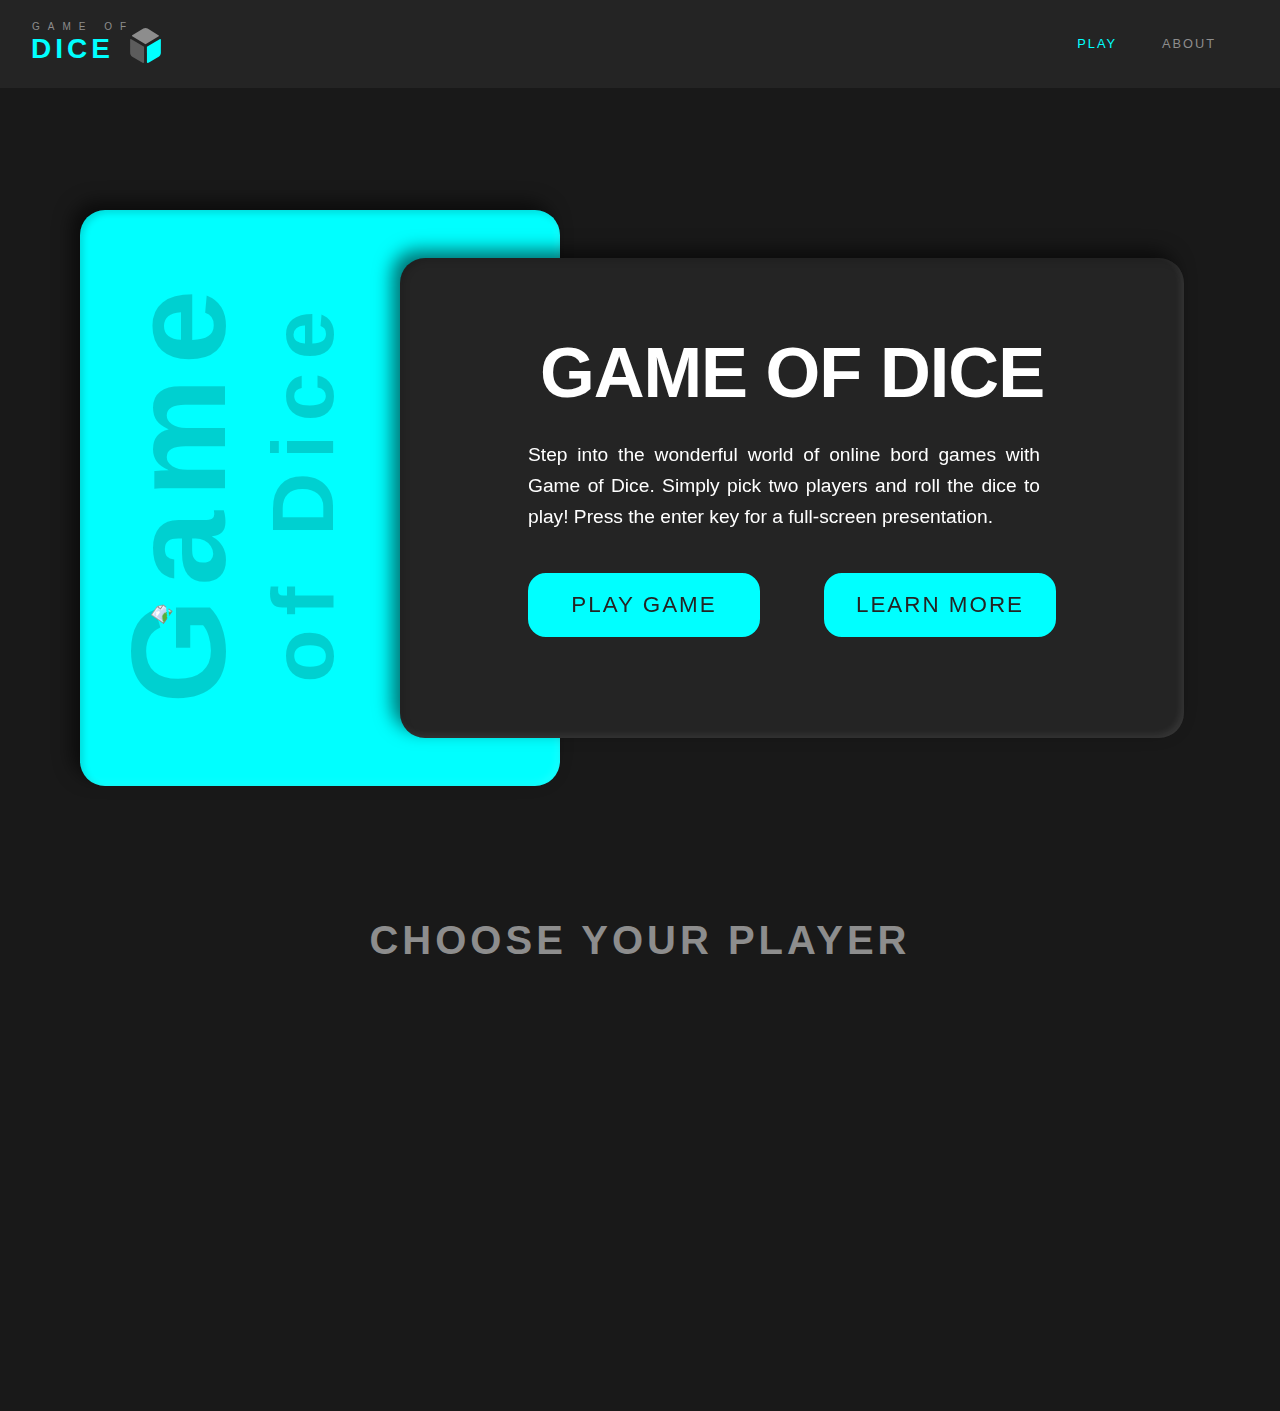
==== commit ce9c541d: "responsiveness" ====
--- a/index.html
+++ b/index.html
@@ -60,7 +60,7 @@
         <img id="intro__img" src="styles/images/dice-white.png">
         <div id="intro__txt">
             <h1>Game of Dice</h1>
-            <p>Step into the wonderful world of online bord games with Game of Dice. Simply pick two players and roll the dice to play!</p>
+            <p>Step into the wonderful world of online bord games with Game of Dice. Simply pick two players and roll the dice to play! Press the enter key for a full-screen presentation.</p>
                 <div class="intro-btn">
                     <a href="index.html#characterCards"><button>Play game</button></a>
                     <a href="about.html"><button>Learn more</button></a>
--- a/styles/styles.css
+++ b/styles/styles.css
@@ -506,6 +506,8 @@
 @media only screen and (max-width: 600px) {
   #index h2 {
     padding-left: 20%;
+    padding-top: 0vh;
+    padding-bottom: 0rem;
   }
 }
 
@@ -531,11 +533,7 @@
 }
 @media only screen and (max-width: 600px) {
   #intro__box {
-    margin-top: -18rem;
-    width: 20rem;
-    height: 30rem;
-    margin-left: -32%;
-    z-index: 5;
+    display: none;
   }
 }
 #intro__box h1 {
@@ -553,11 +551,6 @@
 }
 #intro__box h1 span {
   font-size: 0.65em;
-}
-@media only screen and (max-width: 600px) {
-  #intro__box h1 {
-    display: none;
-  }
 }
 
 #intro__img {
@@ -606,7 +599,12 @@
 }
 @media only screen and (max-width: 600px) {
   #intro__txt {
-    margin-top: 8rem;
+    margin-top: 0rem;
+    top: 50vh;
+    margin-top: -15rem;
+    left: 50vw;
+    margin-left: -29vw;
+    width: 70vw;
     z-index: 5;
   }
 }
@@ -945,7 +943,8 @@
   flex-flow: row wrap;
   justify-content: center;
   align-items: center;
-  margin-top: 4.5rem;
+  margin-top: 5.5rem;
+  margin-bottom: 20vh;
 }
 
 .player-container {
@@ -962,7 +961,7 @@
   position: absolute;
   left: 17vw;
   height: 5.5rem;
-  width: 10vw;
+  width: 9rem;
   font-size: 1em;
   font-weight: 500;
   text-transform: uppercase;
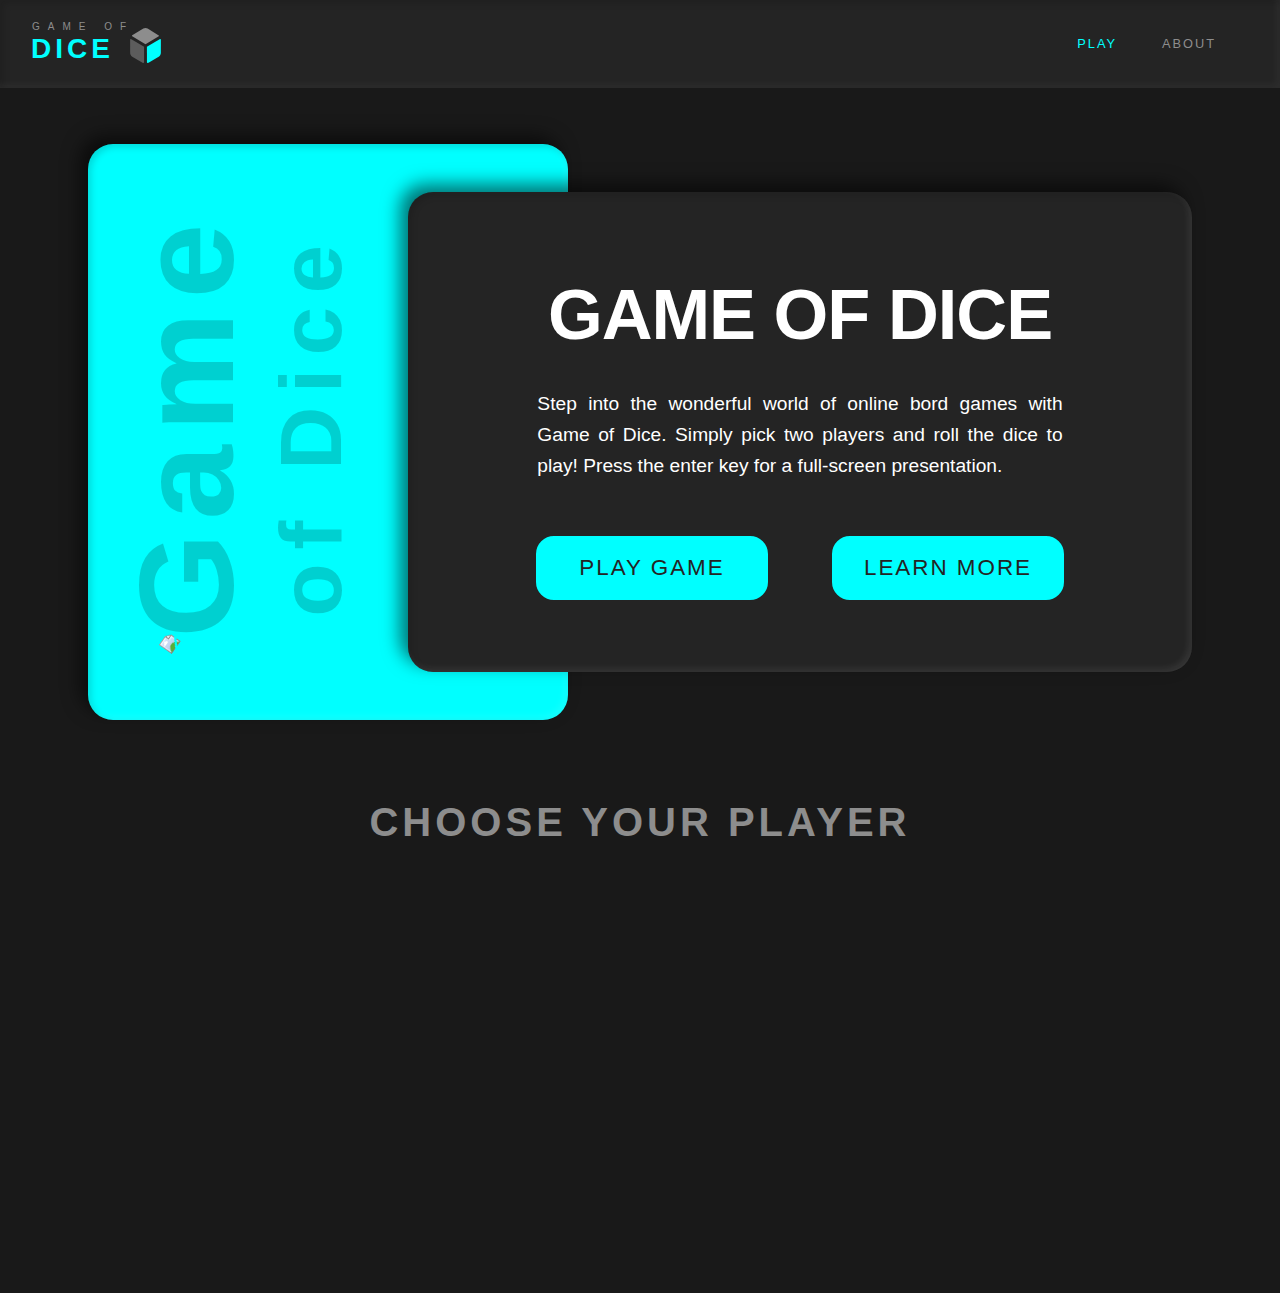
==== commit 64c027b5: "og:img" ====
--- a/index.html
+++ b/index.html
@@ -15,12 +15,13 @@
     <script src="https://ajax.googleapis.com/ajax/libs/jquery/3.5.1/jquery.min.js"></script>
     <!-- browser design -->
 	<link rel="icon" href="styles/images/dice-logo.svg" type="image/svg" sizes="16x16"> <!-- favicon -->
-	<meta name="theme-color" content="#242424"> <!-- color of browser banner on phone -->
+    <meta name="theme-color" content="#242424"> <!-- color of browser banner on phone -->
+    <meta property="og:image" content="styles/images/readme.png"> <!-- link image -->
 	<title>Game of Dice</title> <!-- page title -->
 </head>
 
 <body>
-    <header id="index-header">
+    <header>
 		<div class="nav-container">
 			<!-- logo desktop-->
 			<a href="index.html"><div class="logo"><p id="logo__txt">Game of<br><span>Dice</span></p><img src="styles/images/dice-logo.svg" alt="Logo"></div></a>
@@ -50,25 +51,27 @@
                             <li><a href="about.html#how">How to play</a></li>
                         </ul>
                     </li>
-                    <li><a href="contact.html">Contact<i class="fa fa-envelope"></i></a></li>
+                    <li><a href="mailto:example@gameofdice.com?&subject=Game%20of%20Dice&body=%0d%0a%0d%0aTell us what's on your mind....%0d%0a%0d%0a%0d%0a">Contact<i class="fa fa-envelope"></i></a></li>
                 </ul>
             </nav>
-        </div>
-        <div id="intro__box">
-            <h1>Game <span>of Dice</span></h1>
-        </div>
-        <img id="intro__img" src="styles/images/dice-white.png">
-        <div id="intro__txt">
-            <h1>Game of Dice</h1>
-            <p>Step into the wonderful world of online bord games with Game of Dice. Simply pick two players and roll the dice to play! Press the enter key for a full-screen presentation.</p>
-                <div class="intro-btn">
-                    <a href="index.html#characterCards"><button>Play game</button></a>
-                    <a href="about.html"><button>Learn more</button></a>
-                </div>
         </div>
 	</header>
 
 	<main id="index">
+        <div class="intro-container">
+            <div id="intro__box">
+                <h1>Game <span>of Dice</span></h1>
+            </div>
+            <img id="intro__img" src="styles/images/dice-white.png">
+            <div id="intro__txt">
+                <h1>Game of Dice</h1>
+                <p>Step into the wonderful world of online bord games with Game of Dice. Simply pick two players and roll the dice to play! Press the enter key for a full-screen presentation.</p>
+                    <div class="intro-btn">
+                        <a href="index.html#characterCards"><button>Play game</button></a>
+                        <a href="about.html"><button>Learn more</button></a>
+                    </div>
+            </div>
+        </div>
         <!-- character cards -->
 	    <h2>Choose Your Player</h2>
 	    <div id="characterCards" class="character-container"></div>
--- a/styles/styles.css
+++ b/styles/styles.css
@@ -63,6 +63,13 @@
   outline: none;
 }
 
+.active div {
+  box-shadow: inset 3px 3px 7px rgba(0, 0, 0, 0.15), inset -3px -3px 7px rgba(255, 255, 255, 0.09);
+}
+.active div:hover {
+  transform: scale(1) !important;
+}
+
 ::-webkit-scrollbar {
   width: 10px;
   background: #191919;
@@ -157,12 +164,6 @@
   color: transparent;
 }
 
-.active div {
-  box-shadow: inset 3px 3px 7px rgba(0, 0, 0, 0.15), inset -3px -3px 7px rgba(255, 255, 255, 0.09);
-}
-.active div:hover {
-  transform: scale(1) !important;
-}
 .active i, .active span, .active a {
   color: #00ffff;
 }
@@ -175,7 +176,7 @@
 }
 @media only screen and (max-width: 600px) {
   .logo {
-    margin-left: 40vw;
+    margin-left: 42vw;
     padding: 0.5rem;
   }
   .logo img {
@@ -492,12 +493,7 @@
   background-color: #00ffff;
 }
 
-#index-header .nav-container {
-  box-shadow: none;
-}
-
 #index {
-  padding-top: 102vh;
   padding-bottom: 10rem;
 }
 #index h2 {
@@ -505,18 +501,32 @@
 }
 @media only screen and (max-width: 600px) {
   #index h2 {
-    padding-left: 20%;
-    padding-top: 0vh;
-    padding-bottom: 0rem;
+    padding-left: 4.5rem;
+  }
+}
+
+.intro-container {
+  display: flex;
+  justify-content: center;
+  align-items: center;
+  flex-flow: row nowrap;
+  margin: 5rem;
+}
+@media only screen and (max-width: 1100px) {
+  .intro-container {
+    flex-flow: row wrap;
+  }
+}
+@media only screen and (max-width: 600px) {
+  .intro-container {
+    margin-left: 3.5rem;
+    margin-right: -0.5rem;
+    margin-top: 2.5rem;
+    margin-bottom: 2.5rem;
   }
 }
 
 #intro__box {
-  position: absolute;
-  top: 50vh;
-  margin-top: -15rem;
-  left: 50vw;
-  margin-left: -35rem;
   z-index: 9;
   width: 30rem;
   height: 36rem;
@@ -525,13 +535,6 @@
   border-radius: 25px;
 }
 @media only screen and (max-width: 1100px) {
-  #intro__box {
-    width: 25rem;
-    margin-left: -42%;
-    z-index: 9;
-  }
-}
-@media only screen and (max-width: 600px) {
   #intro__box {
     display: none;
   }
@@ -554,12 +557,9 @@
 }
 
 #intro__img {
-  position: absolute;
+  margin-left: -32rem;
+  margin-top: 1rem;
   z-index: 11;
-  top: 50vh;
-  margin-top: -3rem;
-  left: 50vw;
-  margin-left: -37rem;
   width: 32rem;
   transform: rotate(-55deg);
 }
@@ -570,12 +570,14 @@
 }
 
 #intro__txt {
-  position: absolute;
+  margin-left: -10rem;
+  padding-top: 5rem;
+  padding-bottom: 4rem;
+  display: flex;
+  align-items: center;
+  justify-content: center;
+  flex-flow: row wrap;
   background-color: #242424;
-  top: 50vh;
-  margin-top: -12rem;
-  left: 50vw;
-  margin-left: -15rem;
   z-index: 9;
   width: 49rem;
   height: 30rem;
@@ -584,60 +586,38 @@
 }
 @media only screen and (max-width: 1100px) {
   #intro__txt {
-    display: flex;
-    flex-direction: column;
-    align-items: center;
-    justify-content: center;
-    top: 1rem;
-    margin-top: 10rem;
-    left: 50vw;
-    margin-left: -25%;
-    width: 68vw;
-    height: 35rem;
-    z-index: 9;
-  }
-}
-@media only screen and (max-width: 600px) {
-  #intro__txt {
-    margin-top: 0rem;
-    top: 50vh;
-    margin-top: -15rem;
-    left: 50vw;
-    margin-left: -29vw;
+    padding-top: 1rem;
+    padding-bottom: 2rem;
     width: 70vw;
-    z-index: 5;
+    height: 100%;
+    margin-left: 0rem;
   }
 }
 #intro__txt h1 {
+  padding-bottom: 1.5rem;
   font-family: montserrat, sans-serif;
   text-transform: uppercase;
   letter-spacing: -1px;
   line-height: 1em;
   color: #ffffff;
   font-size: 4.4em;
-  margin-top: 3rem;
   text-align: center;
-  padding: 2rem;
 }
 @media only screen and (max-width: 1100px) {
   #intro__txt h1 {
-    margin-top: 0rem;
-    font-size: 3em;
-    width: 100%;
+    padding-top: 1rem;
+    font-size: 2em;
+    max-width: 67%;
   }
 }
 #intro__txt p {
-  margin-left: 8rem;
   font-size: 1.2em;
   line-height: 1.6em;
-  width: 32rem;
+  max-width: 67%;
 }
 @media only screen and (max-width: 1100px) {
   #intro__txt p {
-    margin-left: 0rem;
-    font-size: 1em;
-    line-height: 1.5em;
-    width: 75%;
+    max-width: 80%;
   }
 }
 
@@ -645,12 +625,8 @@
   display: flex;
   align-items: center;
   justify-content: center;
+  flex-flow: row wrap;
   margin-top: 2.5rem;
-}
-@media only screen and (max-width: 1100px) {
-  .intro-btn {
-    flex-direction: column;
-  }
 }
 .intro-btn button {
   width: 14.5rem;
@@ -663,6 +639,8 @@
 @media only screen and (max-width: 1100px) {
   .intro-btn button {
     margin-bottom: 2rem;
+    width: 12.5rem;
+    font-size: 1em;
   }
 }
 .intro-btn :hover {
@@ -696,6 +674,14 @@
   height: 15rem;
   perspective: 100rem;
   margin: 1.5rem;
+}
+@media only screen and (max-width: 600px) {
+  .card-container {
+    margin-bottom: 1rem;
+    margin-top: 1rem;
+    margin-left: -1rem;
+    margin-right: 0rem;
+  }
 }
 
 .cards {
@@ -725,7 +711,8 @@
 }
 @media only screen and (max-width: 600px) {
   .card-container:hover .cards {
-    width: calc(100% + 5rem);
+    width: calc(100% + 2rem);
+    height: calc(100% + 19rem);
   }
 }
 
@@ -762,7 +749,7 @@
 }
 @media only screen and (max-width: 600px) {
   .card-back {
-    margin-left: 3rem;
+    margin-left: 1rem;
   }
 }
 .card-back img {
@@ -813,6 +800,11 @@
   background-color: #242424;
   box-shadow: -8px -8px 18px 0 rgba(0, 0, 0, 0.55), inset 3px 3px 7px rgba(0, 0, 0, 0.15), inset -3px -3px 7px rgba(255, 255, 255, 0.09);
 }
+@media only screen and (max-width: 600px) {
+  .modal {
+    width: 21rem;
+  }
+}
 .modal p {
   text-align: center;
   font-size: 1.2em;
@@ -841,7 +833,7 @@
   #about {
     flex-direction: column;
     padding-top: 7rem;
-    padding-bottom: 7rem;
+    padding-bottom: 10rem;
     width: 100%;
     height: 100%;
   }
@@ -853,17 +845,27 @@
 }
 @media only screen and (max-width: 1300px) {
   #about_txt {
-    margin-left: 6rem;
-    margin-right: 2rem;
+    margin-right: 0rem;
+    margin-left: 0rem;
+  }
+}
+@media only screen and (max-width: 600px) {
+  #about_txt {
+    margin-left: 3.4rem;
   }
 }
 #about_txt h2 {
   margin-bottom: -4rem;
   text-align: left;
 }
+@media only screen and (max-width: 1300px) {
+  #about_txt h2 {
+    font-size: 1.5em;
+    margin-bottom: -1.5em;
+  }
+}
 #about_txt h3 {
   margin-bottom: 2rem;
-  text-transform: uppercase;
   color: #8d8d8d;
   letter-spacing: 0.1em;
   text-align: left;
@@ -922,6 +924,25 @@
 }
 #about_SoMe i {
   font-size: 6em;
+}
+
+@media only screen and (max-width: 600px) {
+  #game-body .logo {
+    margin-left: 35vw;
+  }
+}
+@media only screen and (max-width: 600px) {
+  #game-body footer {
+    display: flex;
+    height: 8rem;
+  }
+}
+#game-body .active div {
+  box-shadow: inherit;
+}
+#game-body .active div:hover {
+  box-shadow: inset 3px 3px 7px rgba(0, 0, 0, 0.15), inset -3px -3px 7px rgba(255, 255, 255, 0.09);
+  transform: scale(0.96);
 }
 
 #game {
@@ -930,6 +951,9 @@
   background: radial-gradient(#333333, #191919);
   background-position: center center;
   background-size: cover;
+  display: flex;
+  justify-content: center;
+  align-items: center;
 }
 @media only screen and (max-width: 1400px) {
   #game {
@@ -943,8 +967,13 @@
   flex-flow: row wrap;
   justify-content: center;
   align-items: center;
-  margin-top: 5.5rem;
-  margin-bottom: 20vh;
+  margin-top: 4.5rem;
+  margin-bottom: 5vh;
+}
+@media only screen and (max-width: 1000px) {
+  .board {
+    margin-top: 7rem;
+  }
 }
 
 .player-container {
@@ -955,6 +984,11 @@
   margin-left: -25vw;
   width: 50vw;
   height: 5.5rem;
+}
+@media only screen and (max-width: 1000px) {
+  .player-container {
+    top: 7rem;
+  }
 }
 
 .dice-btn {
@@ -971,6 +1005,14 @@
   background-color: #00ffff;
   box-shadow: 0 0 3px #03e9f4, 0 0 13px #03e9f4, 0 0 25px #03e9f4, 0 0 100px #03e9f4;
 }
+@media only screen and (max-width: 1000px) {
+  .dice-btn {
+    width: 9rem;
+    height: 2.5rem;
+    left: 17vw;
+    font-size: 0.8em;
+  }
+}
 
 .dice-btn:disabled {
   background-color: #8d8d8d;
@@ -983,6 +1025,11 @@
   top: 1rem;
   left: 2vw;
   height: 3rem;
+}
+@media only screen and (max-width: 1000px) {
+  .player-one img {
+    display: none;
+  }
 }
 .player-one .dice-paragraph {
   margin-left: 10vw;
@@ -991,12 +1038,24 @@
   width: auto;
   background-repeat: no-repeat;
 }
+@media only screen and (max-width: 1000px) {
+  .player-one .dice-paragraph {
+    height: 2.5rem;
+    margin-left: 11vw;
+    margin-top: 0rem;
+  }
+}
 
 .player-two img {
   position: absolute;
   top: 1rem;
   right: 3vw;
   height: 3rem;
+}
+@media only screen and (max-width: 1000px) {
+  .player-two img {
+    display: none;
+  }
 }
 .player-two .dice-paragraph {
   margin-left: 35vw;
@@ -1004,6 +1063,13 @@
   height: 3rem;
   width: auto;
   background-repeat: no-repeat;
+}
+@media only screen and (max-width: 1000px) {
+  .player-two .dice-paragraph {
+    height: 2.5rem;
+    margin-left: -1vw;
+    margin-top: -2.5rem;
+  }
 }
 
 .dice-paragraph {
@@ -1134,6 +1200,21 @@
   background-image: url("images/throne_iron.svg");
 }
 
+@media only screen and (max-width: 600px) {
+  #loser-body .logo {
+    margin-left: 35.5vw;
+  }
+}
+@media only screen and (max-width: 600px) {
+  #loser-body footer {
+    display: block;
+    height: 8.5rem;
+  }
+  #loser-body footer .copy-container {
+    display: none;
+  }
+}
+
 #loser {
   width: 100vw;
   height: 100vh;
@@ -1146,15 +1227,33 @@
   font-family: lores-12, sans-serif;
   font-size: 8.5em;
 }
+@media only screen and (max-width: 600px) {
+  #loser h1 {
+    font-size: 5.8em;
+  }
+}
 #loser h2 {
   padding-top: 2rem;
 }
+@media only screen and (max-width: 600px) {
+  #loser h2 {
+    font-size: 1.5em;
+  }
+}
 
 .loser-btn {
   display: flex;
   flex-direction: row;
   justify-content: center;
   align-items: center;
+}
+@media only screen and (max-width: 600px) {
+  .loser-btn {
+    flex-direction: column;
+  }
+  .loser-btn button {
+    margin: 1rem;
+  }
 }
 
 .flash {
@@ -1166,40 +1265,69 @@
     opacity: 0;
   }
 }
+#synthwave {
+  overflow: hidden;
+}
+@media only screen and (max-width: 600px) {
+  #synthwave .logo {
+    margin-left: 35.5vw;
+  }
+}
+
 #winner {
-  width: 100vw;
-  height: 100vh;
   display: flex;
   flex-flow: column wrap;
   justify-content: center;
   align-items: center;
 }
 #winner h1 {
-  margin-top: 3rem;
-  font-size: 5.5em;
+  margin-top: 8rem;
+  font-size: 7vw;
+}
+@media only screen and (max-width: 1000px) {
+  #winner h1 {
+    display: none;
+  }
 }
 #winner h2 {
   margin-top: 3rem;
   color: white;
-  font-size: 4em;
+  font-size: 6vw;
   text-transform: inherit;
 }
+@media only screen and (max-width: 1000px) {
+  #winner h2 {
+    margin-top: 10vh;
+    text-transform: uppercase;
+    font-size: 5em;
+  }
+}
 
 .winner-btn {
-  margin-top: -2rem;
-  display: flex;
-  flex-direction: row;
-  justify-content: center;
-  align-items: center;
+  margin-top: -10vh;
+  display: flex;
+  flex-flow: row wrap;
+  justify-content: center;
+  align-items: center;
+  justify-items: center;
   font-size: 1.5em;
+}
+@media only screen and (max-width: 1000px) {
+  .winner-btn {
+    margin-top: -1vh;
+    font-size: 1.2em;
+  }
 }
 .winner-btn button {
   width: 15rem;
   height: 4rem;
 }
-
-#synthwave {
-  overflow: hidden;
+@media only screen and (max-width: 1000px) {
+  .winner-btn button {
+    margin: 1rem;
+    width: 10rem;
+    height: 3.5rem;
+  }
 }
 
 @keyframes animated-grid {
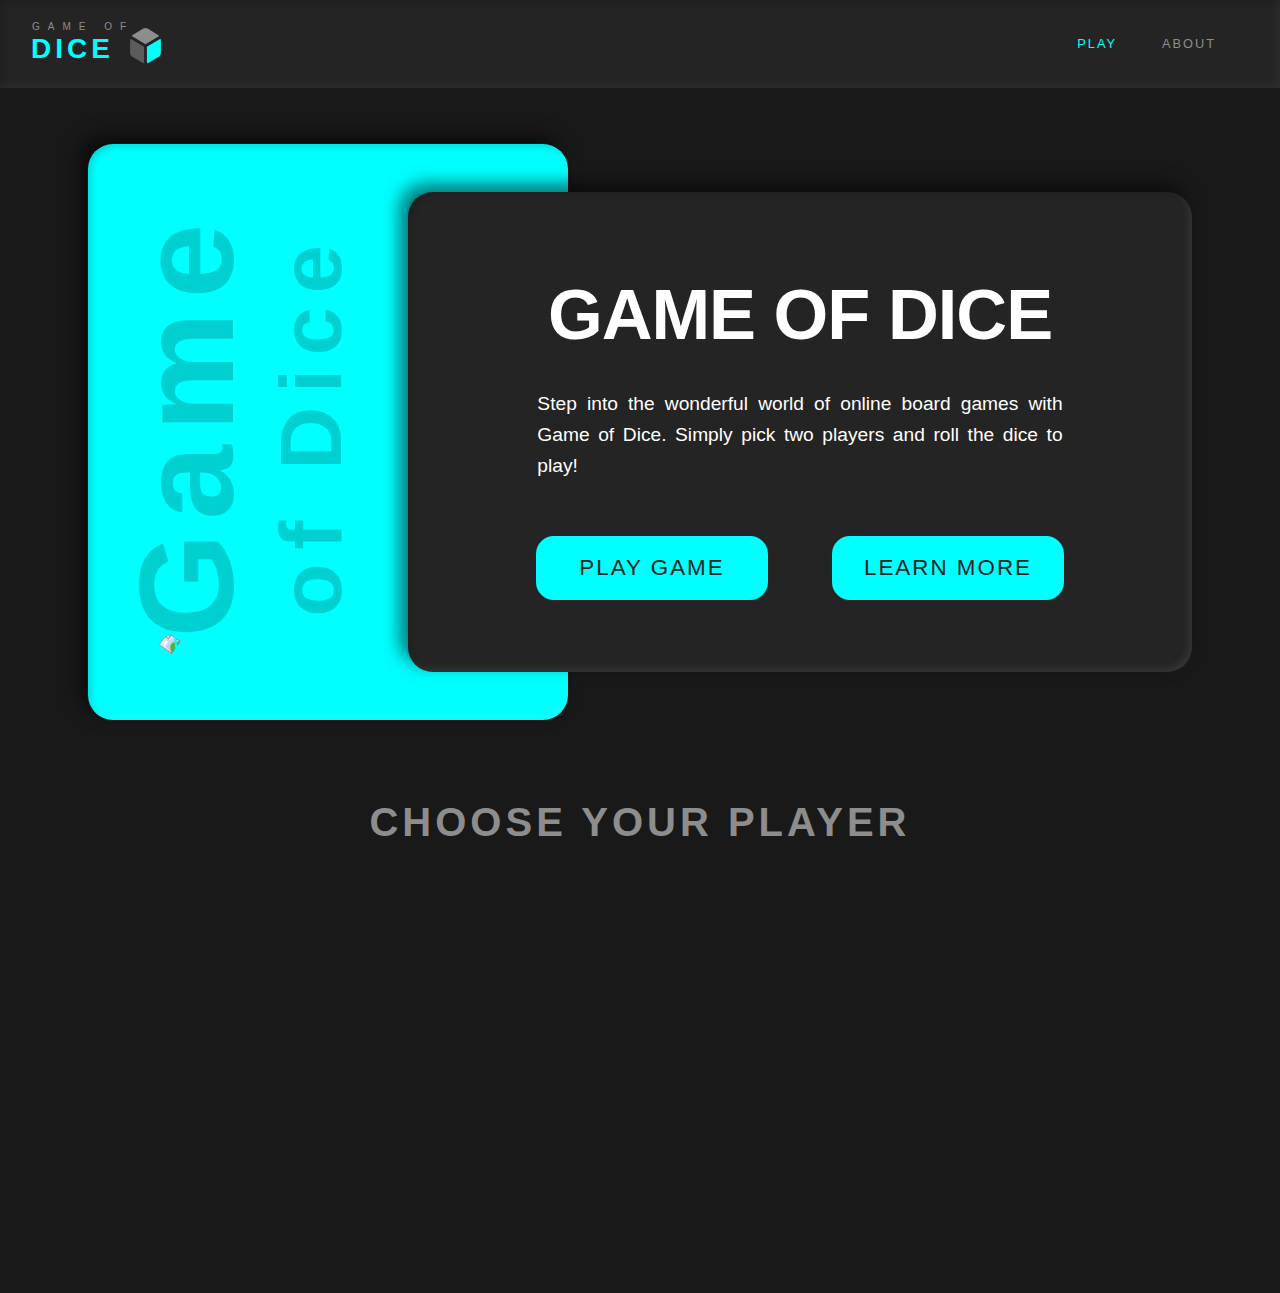
==== commit 3369e521: "remove base.js import and format" ====
--- a/index.html
+++ b/index.html
@@ -1,37 +1,49 @@
 <!DOCTYPE html>
 <html lang="en">
+
 <head>
-	<meta charset="utf-8">
+    <meta charset="utf-8">
     <meta name="viewport" content="width=device-width, initial-scale=1">
     <!-- SEO -->
     <meta name="author" content="Tina Mary Holdcroft">
-	<meta name="description" content="Game of Dice">
-	<meta name="keywords" content="Game of Dice, Game, Dice, Board Game">
-	<!-- style -->
+    <meta name="description" content="Game of Dice">
+    <meta name="keywords" content="Game of Dice, Game, Dice, Board Game">
+    <!-- style -->
     <link rel="stylesheet" type="text/css" href="styles/styles.css">
     <link rel="stylesheet" href="https://use.typekit.net/xjc5qtk.css"> <!-- adobe fonts -->
-    <script src="https://kit.fontawesome.com/a83d77d417.js" crossorigin="anonymous"></script> <!-- icons -->
+    <script src="https://kit.fontawesome.com/a83d77d417.js" crossorigin="anonymous"></script> <!-- fontawesome icons -->
     <!-- jQuery -->
     <script src="https://ajax.googleapis.com/ajax/libs/jquery/3.5.1/jquery.min.js"></script>
+    <!-- sharing link display -->
+    <meta property="og:image" content="http://tinamary.com/portfolio/game-of-dice/styles/images/dice-white.png">
+    <meta property="og:title" content="Game of Dice">
+    <meta property="og:description" content="Online board game">
+    <meta property="og:url" content="http://tinamary.com/portfolio/game-of-dice/index.html">
+    <meta property="og:type" content="website">
     <!-- browser design -->
-	<link rel="icon" href="styles/images/dice-logo.svg" type="image/svg" sizes="16x16"> <!-- favicon -->
+    <link rel="icon" href="styles/images/dice-logo.svg" type="image/svg" sizes="16x16"> <!-- favicon -->
     <meta name="theme-color" content="#242424"> <!-- color of browser banner on phone -->
-    <meta property="og:image" content="styles/images/readme.png"> <!-- link image -->
-	<title>Game of Dice</title> <!-- page title -->
+    <title>Game of Dice</title> <!-- page title -->
 </head>
 
 <body>
     <header>
-		<div class="nav-container">
-			<!-- logo desktop-->
-			<a href="index.html"><div class="logo"><p id="logo__txt">Game of<br><span>Dice</span></p><img src="styles/images/dice-logo.svg" alt="Logo"></div></a>
-			<!-- desktop navigation bar -->
-			<nav>
-				<ul>
-                    <!-- active page --><li class="active"><a href="index.html#characterCards"><i class="fas fa-dice-five"></i><span>Play</span></a></li>
-					<li><a href="about.html"><i class="fas fa-question-circle"></i><span>About</span></a></li>
-				</ul>
-			</nav>
+        <div class="nav-container">
+            <!-- logo desktop-->
+            <a href="index.html">
+                <div class="logo">
+                    <p id="logo__txt">Game of<br><span>Dice</span></p><img src="styles/images/dice-logo.svg" alt="Logo">
+                </div>
+            </a>
+            <!-- desktop navigation bar -->
+            <nav>
+                <ul>
+                    <!-- active page -->
+                    <li class="active"><a href="index.html#characterCards"><i
+                                class="fas fa-dice-five"></i><span>Play</span></a></li>
+                    <li><a href="about.html"><i class="fas fa-question-circle"></i><span>About</span></a></li>
+                </ul>
+            </nav>
         </div>
         <!-- phone navigation side bar panel -->
         <div class="panel-container">
@@ -41,7 +53,8 @@
             <div id="navToggle" class="unicode"><i id="unicode__toggle" class="fa"></i></div>
             <nav>
                 <ul>
-                    <!-- active page --><li class="active"><a href="index.html">Play<i class="fa fa-play"></i></a></li>
+                    <!-- active page -->
+                    <li class="active"><a href="index.html">Play<i class="fa fa-play"></i></a></li>
                     <li id="dropdown">
                         <a>About</a>
                         <i class="fas fa-question-circle"></i>
@@ -51,13 +64,13 @@
                             <li><a href="about.html#how">How to play</a></li>
                         </ul>
                     </li>
-                    <li><a href="mailto:example@gameofdice.com?&subject=Game%20of%20Dice&body=%0d%0a%0d%0aTell us what's on your mind....%0d%0a%0d%0a%0d%0a">Contact<i class="fa fa-envelope"></i></a></li>
+                    <li><a href="contact.html">Contact<i class="fa fa-envelope"></i></a></li>
                 </ul>
             </nav>
         </div>
-	</header>
+    </header>
 
-	<main id="index">
+    <main id="index">
         <div class="intro-container">
             <div id="intro__box">
                 <h1>Game <span>of Dice</span></h1>
@@ -65,36 +78,36 @@
             <img id="intro__img" src="styles/images/dice-white.png">
             <div id="intro__txt">
                 <h1>Game of Dice</h1>
-                <p>Step into the wonderful world of online bord games with Game of Dice. Simply pick two players and roll the dice to play! Press the enter key for a full-screen presentation.</p>
-                    <div class="intro-btn">
-                        <a href="index.html#characterCards"><button>Play game</button></a>
-                        <a href="about.html"><button>Learn more</button></a>
-                    </div>
+                <p>Step into the wonderful world of online board games with Game of Dice. Simply pick two players and
+                    roll the dice to play!</p>
+                <div class="intro-btn">
+                    <a href="index.html#characterCards"><button>Play game</button></a>
+                    <a href="about.html"><button>Learn more</button></a>
+                </div>
             </div>
         </div>
         <!-- character cards -->
-	    <h2>Choose Your Player</h2>
-	    <div id="characterCards" class="character-container"></div>
+        <h2>Choose Your Player</h2>
+        <div id="characterCards" class="character-container"></div>
     </main>
 
     <footer>
         <div class="copy-container">Copyright &copy; Game of Dice 2020</div>
-		<div class="bubble-container">
+        <div class="bubble-container">
             <div class="bubble active"> <!-- active page-->
-				<div><a id="Play" href="index.html#characterCards"><i class="fas fa-play"></i></a></div>
-			</div>
-			<div class="bubble">
-				<div><a id="About" href="about.html"><i class="fas fa-info"></i></a></div>
-			</div>
-			<div class="bubble">
-                <div><a id="Contact" href="mailto:example@gameofdice.com?&subject=Game%20of%20Dice&body=%0d%0a%0d%0aTell us what's on your mind....%0d%0a%0d%0a%0d%0a"><i class="fas fa-envelope"></i></a></div>
-			</div>
-		</div>
-	</footer>
-
-	<!-- JavaScript -->
-    <script src="scripts/base.js"></script>
+                <div><a id="Play" href="index.html#characterCards"><i class="fas fa-play"></i></a></div>
+            </div>
+            <div class="bubble">
+                <div><a id="About" href="about.html"><i class="fas fa-info"></i></a></div>
+            </div>
+            <div class="bubble">
+                <div><a id="Contact" href="contact.html"><i class="fas fa-envelope"></i></a></div>
+            </div>
+        </div>
+    </footer>
+    <!-- JavaScript -->
     <script src="scripts/cards.js"></script>
     <script src="scripts/modals.js"></script>
-</body>	
+</body>
+
 </html>--- a/styles/styles.css
+++ b/styles/styles.css
@@ -1,9 +1,7 @@
 @charset "UTF-8";
+@import url("https://fonts.googleapis.com/css2?family=VT323&display=swap");
 @import url("https://use.typekit.net/xjc5qtk.css");
-@import url("https://use.typekit.net/xjc5qtk.css");
-@import url("https://use.typekit.net/xjc5qtk.css");
-@import url("https://fonts.googleapis.com/css2?family=VT323&display=swap");
-@import url("https://fonts.googleapis.com/css2?family=Yellowtail&display=swap");
+
 * {
   margin: 0;
   padding: 0;
@@ -11,12 +9,12 @@
 }
 
 body {
+  justify-content: center;
+  align-items: center;
   background-color: #191919;
   width: 100%;
   height: 100%;
   display: grid;
-  justify-content: center;
-  align-items: center;
   overflow-y: scroll;
   overflow-x: hidden;
 }
@@ -49,9 +47,10 @@
   font-weight: 500;
 }
 
-button:hover {
+button:hover, button:focus {
   color: #242424;
   background-color: #00ffff;
+  outline: none;
 }
 
 button:active {
@@ -59,10 +58,6 @@
   transform: scale(0.98);
 }
 
-button:focus {
-  outline: none;
-}
-
 .active div {
   box-shadow: inset 3px 3px 7px rgba(0, 0, 0, 0.15), inset -3px -3px 7px rgba(255, 255, 255, 0.09);
 }
@@ -85,7 +80,7 @@
 }
 
 body {
-  color: white;
+  color: #ffffff;
   text-align: justify;
 }
 
@@ -104,7 +99,6 @@
   letter-spacing: 0.1em;
   font-size: 2.5em;
   text-align: center;
-  padding-bottom: 2em;
 }
 
 h3 {
@@ -226,13 +220,13 @@
 
 .nav-container {
   display: flex;
-  position: absolute;
+  flex-flow: row nowrap;
+  position: absolute;
+  justify-content: space-between;
   top: 0vh;
   left: 0vw;
   width: 100vw;
   height: 5.5rem;
-  justify-content: space-between;
-  flex-direction: row;
   overflow: hidden;
   background-color: #242424;
   box-shadow: inset 3px 3px 7px rgba(0, 0, 0, 0.15), inset -3px -3px 7px rgba(255, 255, 255, 0.05);
@@ -251,14 +245,15 @@
 }
 .nav-container nav ul {
   display: flex;
+  flex-flow: row nowrap;
   list-style-type: none;
-  flex-direction: row;
   justify-content: flex-end;
 }
 .nav-container nav li {
   color: #8d8d8d;
   text-transform: uppercase;
   padding-right: 2rem;
+  outline: none;
 }
 @media only screen and (max-width: 600px) {
   .nav-container nav {
@@ -331,10 +326,10 @@
   padding-bottom: 2.7rem;
 }
 .panel-container nav a {
+  position: relative;
   display: block;
   white-space: nowrap;
   text-decoration: none;
-  position: relative;
 }
 .panel-container nav i:hover, .panel-container nav a:hover {
   opacity: 50%;
@@ -369,10 +364,10 @@
 }
 
 #unicode__toggle::before {
+  position: relative;
   content: "";
   font-size: 1.5em;
   display: block;
-  position: relative;
 }
 
 .openPanel nav {
@@ -418,14 +413,14 @@
 }
 
 footer {
-  display: flex;
   position: sticky;
+  display: flex;
+  flex-flow: column nowrap;
+  justify-content: center;
+  align-items: center;
   bottom: 0;
   width: 100%;
   height: 16rem;
-  justify-content: center;
-  align-items: center;
-  flex-direction: column;
   overflow: hidden;
   background-color: #242424;
   box-shadow: inset 3px 3px 10px rgba(255, 255, 255, 0.1), inset -3px -3px 10px rgba(255, 255, 255, 0.1);
@@ -447,9 +442,9 @@
 }
 
 .bubble-container {
+  display: flex;
   position: absolute;
   bottom: 7rem;
-  display: flex;
   justify-content: space-evenly;
   width: 40rem;
   z-index: 9;
@@ -466,11 +461,11 @@
   border-radius: 50%;
 }
 .bubble div {
+  display: flex;
   background-color: #242424;
   width: 5rem;
   height: 5rem;
   border-radius: 50%;
-  display: flex;
   justify-content: center;
   align-items: center;
   font-size: 1.5em;
@@ -482,10 +477,8 @@
   box-shadow: inset 3px 3px 7px rgba(0, 0, 0, 0.15), inset -3px -3px 7px rgba(255, 255, 255, 0.09);
   transform: scale(0.96);
 }
-.bubble i:active {
-  color: #00ffff;
-}
-.bubble i:focus {
+.bubble i:active, .bubble i:focus {
+  outline: none;
   color: #00ffff;
 }
 
@@ -502,13 +495,14 @@
 @media only screen and (max-width: 600px) {
   #index h2 {
     padding-left: 4.5rem;
+    font-size: 2em;
   }
 }
 
 .intro-container {
-  display: flex;
-  justify-content: center;
-  align-items: center;
+  justify-content: center;
+  align-items: center;
+  display: flex;
   flex-flow: row nowrap;
   margin: 5rem;
 }
@@ -533,6 +527,7 @@
   background-color: #00ffff;
   box-shadow: -8px -8px 18px 0 rgba(0, 0, 0, 0.55), inset 3px 3px 7px rgba(0, 0, 0, 0.15), inset -3px -3px 7px rgba(255, 255, 255, 0.09);
   border-radius: 25px;
+  user-select: none;
 }
 @media only screen and (max-width: 1100px) {
   #intro__box {
@@ -570,16 +565,17 @@
 }
 
 #intro__txt {
+  justify-content: center;
+  align-items: center;
+  display: flex;
+  flex-flow: row wrap;
   margin-left: -10rem;
   padding-top: 5rem;
   padding-bottom: 4rem;
-  display: flex;
-  align-items: center;
-  justify-content: center;
-  flex-flow: row wrap;
   background-color: #242424;
   z-index: 9;
-  width: 49rem;
+  width: 70vw;
+  max-width: 49rem;
   height: 30rem;
   box-shadow: -8px -8px 18px 0 rgba(0, 0, 0, 0.55), inset 3px 3px 7px rgba(0, 0, 0, 0.15), inset -3px -3px 7px rgba(255, 255, 255, 0.09);
   border-radius: 25px;
@@ -587,10 +583,18 @@
 @media only screen and (max-width: 1100px) {
   #intro__txt {
     padding-top: 1rem;
-    padding-bottom: 2rem;
-    width: 70vw;
+    padding-bottom: 1rem;
     height: 100%;
     margin-left: 0rem;
+  }
+}
+@media only screen and (max-width: 600px) {
+  #intro__txt {
+    background-color: transparent;
+    box-shadow: none;
+    color: #8d8d8d;
+    padding-top: 0;
+    padding-bottom: 0;
   }
 }
 #intro__txt h1 {
@@ -603,11 +607,9 @@
   font-size: 4.4em;
   text-align: center;
 }
-@media only screen and (max-width: 1100px) {
+@media only screen and (max-width: 800px) {
   #intro__txt h1 {
-    padding-top: 1rem;
-    font-size: 2em;
-    max-width: 67%;
+    display: none;
   }
 }
 #intro__txt p {
@@ -618,13 +620,16 @@
 @media only screen and (max-width: 1100px) {
   #intro__txt p {
     max-width: 80%;
+    font-size: 1em;
+    text-align-last: center;
+    line-height: 1.2em;
   }
 }
 
 .intro-btn {
-  display: flex;
-  align-items: center;
-  justify-content: center;
+  justify-content: center;
+  align-items: center;
+  display: flex;
   flex-flow: row wrap;
   margin-top: 2.5rem;
 }
@@ -640,6 +645,7 @@
   .intro-btn button {
     margin-bottom: 2rem;
     width: 12.5rem;
+    height: 3rem;
     font-size: 1em;
   }
 }
@@ -652,9 +658,8 @@
 
 .character-container {
   display: flex;
-  justify-content: center;
-  flex-direction: row;
-  flex-wrap: wrap;
+  flex-flow: row wrap;
+  justify-content: center;
 }
 .character-container button:hover {
   cursor: grab;
@@ -689,9 +694,14 @@
   width: 100%;
   height: 100%;
   text-align: center;
-  transition: width 1s, height 1s, transform 2s;
   transform-style: preserve-3d;
   z-index: 1;
+  transition: width 0.5s, height 0.9s, transform 1.4s;
+}
+@media only screen and (max-width: 600px) {
+  .cards {
+    transition: width 0.5s, height 0.9s, transform 1s;
+  }
 }
 @-moz-document url-prefix() {
   .cards {
@@ -706,13 +716,13 @@
 
 .card-container:hover .cards {
   transform: rotateY(180deg);
-  width: calc(100% + 10rem);
-  height: calc(100% + 19rem);
+  width: calc(100% + 8rem);
+  height: calc(100% + 17rem);
 }
 @media only screen and (max-width: 600px) {
   .card-container:hover .cards {
     width: calc(100% + 2rem);
-    height: calc(100% + 19rem);
+    height: calc(100% + 2rem);
   }
 }
 
@@ -739,7 +749,7 @@
   height: 100%;
   backface-visibility: hidden;
   -webkit-backface-visibility: hidden;
-  border: solid 2px #00FFFF;
+  border: solid 2px #00ffff;
   border-radius: 30px;
   background-color: #242424;
   color: #ffffff;
@@ -749,6 +759,7 @@
 }
 @media only screen and (max-width: 600px) {
   .card-back {
+    margin-top: -2.5vh;
     margin-left: 1rem;
   }
 }
@@ -757,44 +768,74 @@
   border-radius: 30px 30px 0px 0px;
   filter: grayscale(100%);
 }
-.card-back h3, .card-back p {
+@media only screen and (max-width: 600px) {
+  .card-back img {
+    display: none;
+  }
+}
+.card-back h3 {
   margin-top: 1rem;
   margin-left: 2.5rem;
   margin-right: 2.5rem;
 }
+@media only screen and (max-width: 600px) {
+  .card-back h3 {
+    margin: 1.5rem;
+    font-size: 1.2em;
+  }
+}
+.card-back p {
+  margin-top: 1rem;
+  margin-left: 2.5rem;
+  margin-right: 2.5rem;
+}
+@media only screen and (max-width: 600px) {
+  .card-back p {
+    margin: 1.5rem;
+    font-size: 0.9em;
+  }
+}
 .card-back p + p {
   margin-bottom: 0.8rem;
 }
+@media only screen and (max-width: 600px) {
+  .card-back p + p {
+    display: none;
+  }
+}
 .card-back button {
   margin: 1rem;
 }
-
-.modal__background {
+@media only screen and (max-width: 600px) {
+  .card-back button {
+    margin: 0;
+  }
+}
+
+.modal-container {
+  position: fixed;
   opacity: 0;
-  position: fixed;
   z-index: 100;
   left: 0;
-  right: 0;
   top: 0;
-  bottom: 0;
   transition: 0.2s ease-in-out;
 }
 
-.modal__background-active {
-  visibility: visible;
+.modal--active {
   opacity: 1;
 }
 
 .modal {
   position: absolute;
-  display: flex;
-  justify-content: center;
-  align-items: center;
-  flex-direction: column;
+  justify-content: center;
+  align-items: center;
+  display: flex;
+  flex-flow: column nowrap;
   left: 50vw;
   top: 50vh;
-  height: 15rem;
+  height: 20rem;
   width: 25rem;
+  line-height: 1.8em;
   transform: translate(-50%, -50%);
   border-radius: 30px;
   background-color: #242424;
@@ -809,170 +850,117 @@
   text-align: center;
   font-size: 1.2em;
   margin-bottom: 2rem;
-  margin-left: 4rem;
-  margin-right: 4rem;
+  margin-left: 3rem;
+  margin-right: 3rem;
+}
+@media only screen and (max-width: 600px) {
+  .modal p {
+    margin-left: 2rem;
+    margin-right: 2rem;
+  }
 }
 
 #about {
+  justify-content: center;
+  align-items: center;
+  display: flex;
+  flex-flow: column nowrap;
   width: 100vw;
   height: 100vh;
-  padding-top: 32rem;
-  padding-bottom: 60vh;
-  display: flex;
-  flex-direction: row;
-  justify-content: center;
-  align-items: center;
 }
 #about a {
   font-style: italic;
 }
 #about a:hover {
-  color: #8d8d8d;
-}
-@media only screen and (max-width: 1300px) {
-  #about {
-    flex-direction: column;
-    padding-top: 7rem;
-    padding-bottom: 10rem;
-    width: 100%;
-    height: 100%;
-  }
-}
-
-#about_txt {
-  margin-right: 6rem;
-  margin-left: 6rem;
-}
-@media only screen and (max-width: 1300px) {
-  #about_txt {
-    margin-right: 0rem;
-    margin-left: 0rem;
-  }
-}
-@media only screen and (max-width: 600px) {
-  #about_txt {
-    margin-left: 3.4rem;
-  }
-}
-#about_txt h2 {
-  margin-bottom: -4rem;
+  opacity: 0.5;
+}
+
+#about__txt {
+  display: flex;
+  flex-flow: column nowrap;
+  width: 60vw;
+  height: 100%;
+  margin-top: 5rem;
+}
+@media only screen and (max-width: 800px) {
+  #about__txt {
+    width: 70vw;
+    margin-left: 3.3rem;
+  }
+}
+#about__txt h2, #about__txt h3 {
   text-align: left;
-}
-@media only screen and (max-width: 1300px) {
-  #about_txt h2 {
+  margin-bottom: 0.1em;
+}
+@media only screen and (max-width: 800px) {
+  #about__txt h2, #about__txt h3 {
     font-size: 1.5em;
-    margin-bottom: -1.5em;
-  }
-}
-#about_txt h3 {
-  margin-bottom: 2rem;
+  }
+}
+#about__txt h3 {
   color: #8d8d8d;
   letter-spacing: 0.1em;
-  text-align: left;
   font-size: 1.3em;
-  margin-bottom: 0.5em;
-}
-#about_txt p {
-  margin-bottom: 2rem;
+}
+#about__txt p {
   line-height: 1.5em;
-  text-align: left;
   color: #8d8d8d;
-}
-
-#about_SoMe {
-  display: flex;
-  flex-flow: column nowrap;
-  justify-content: space-evenly;
-  align-items: center;
-  max-height: 60vh;
-}
-@media only screen and (max-width: 1300px) {
-  #about_SoMe {
-    flex-flow: row wrap;
-    margin-left: 3rem;
-  }
-}
-#about_SoMe a {
-  padding-top: 2.8rem;
-  padding-bottom: 2.8rem;
-  padding-left: 3.5rem;
-  padding-right: 3.5rem;
-}
-#about_SoMe #Codepen:hover {
-  background-color: #000000;
-}
-#about_SoMe #Codepen:hover i {
-  color: #ffffff;
-}
-#about_SoMe #Instagram:hover {
-  background: radial-gradient(circle at 30% 107%, #fdf497 0%, #fdf497 5%, #fd5949 45%, #d6249f 60%, #285AEB 90%);
-}
-#about_SoMe #Instagram:hover i {
-  color: #ffffff;
-}
-#about_SoMe #GitHub:hover {
-  background-color: #000000;
-}
-#about_SoMe #GitHub:hover i {
-  color: #ffffff;
-}
-#about_SoMe #LinkedIn:hover {
-  background-color: #0072b1;
-}
-#about_SoMe #LinkedIn:hover i {
-  color: #ffffff;
-}
-#about_SoMe i {
-  font-size: 6em;
-}
-
-@media only screen and (max-width: 600px) {
-  #game-body .logo {
-    margin-left: 35vw;
-  }
-}
-@media only screen and (max-width: 600px) {
-  #game-body footer {
+  margin-bottom: 1rem;
+}
+
+@media only screen and (max-width: 600px) {
+  #game__body #logo__txt {
+    display: none;
+  }
+}
+@media only screen and (max-width: 600px) {
+  #game__body footer {
     display: flex;
     height: 8rem;
   }
 }
-#game-body .active div {
+#game__body .active div {
   box-shadow: inherit;
 }
-#game-body .active div:hover {
+#game__body .active div:hover {
   box-shadow: inset 3px 3px 7px rgba(0, 0, 0, 0.15), inset -3px -3px 7px rgba(255, 255, 255, 0.09);
   transform: scale(0.96);
 }
 
 #game {
+  display: flex;
+  justify-content: center;
+  align-items: center;
   width: 100vw;
   height: 100vh;
   background: radial-gradient(#333333, #191919);
   background-position: center center;
   background-size: cover;
-  display: flex;
-  justify-content: center;
-  align-items: center;
 }
 @media only screen and (max-width: 1400px) {
   #game {
     height: 100%;
   }
 }
+@media only screen and (max-width: 600px) {
+  #game {
+    padding-left: 0;
+    padding-right: 0;
+  }
+}
 
 .board {
+  justify-content: center;
+  align-items: center;
+  display: flex;
+  flex-flow: row wrap;
   position: relative;
-  display: flex;
-  flex-flow: row wrap;
-  justify-content: center;
-  align-items: center;
   margin-top: 4.5rem;
   margin-bottom: 5vh;
 }
 @media only screen and (max-width: 1000px) {
   .board {
-    margin-top: 7rem;
+    margin-top: 2rem;
   }
 }
 
@@ -987,7 +975,12 @@
 }
 @media only screen and (max-width: 1000px) {
   .player-container {
-    top: 7rem;
+    position: fixed;
+    background-color: #242424;
+    top: -0.7rem;
+    width: 100vw;
+    margin-left: -50vw;
+    height: 5rem;
   }
 }
 
@@ -1009,7 +1002,8 @@
   .dice-btn {
     width: 9rem;
     height: 2.5rem;
-    left: 17vw;
+    top: 1.5rem;
+    left: 42vw;
     font-size: 0.8em;
   }
 }
@@ -1041,8 +1035,8 @@
 @media only screen and (max-width: 1000px) {
   .player-one .dice-paragraph {
     height: 2.5rem;
-    margin-left: 11vw;
-    margin-top: 0rem;
+    margin-left: 35vw;
+    margin-top: 1.5rem;
   }
 }
 
@@ -1067,7 +1061,7 @@
 @media only screen and (max-width: 1000px) {
   .player-two .dice-paragraph {
     height: 2.5rem;
-    margin-left: -1vw;
+    margin-left: 20vw;
     margin-top: -2.5rem;
   }
 }
@@ -1088,6 +1082,12 @@
   background-position: center;
   background-size: contain;
 }
+@media only screen and (max-width: 600px) {
+  div[class^=tile] {
+    width: 6rem;
+    height: 6rem;
+  }
+}
 
 .tile-default {
   background: #19191960;
@@ -1112,7 +1112,7 @@
   color: transparent;
 }
 
-#tile-0 {
+.tile-start .tile-number {
   color: transparent;
   background-color: transparent;
 }
@@ -1127,6 +1127,11 @@
   cursor: default;
   font-family: Consolas, Menlo, Monaco, Lucida Console, Liberation Mono, DejaVu Sans Mono, Bitstream Vera Sans Mono, Courier New, monospace, serif;
 }
+@media only screen and (max-width: 600px) {
+  .tile-number {
+    margin-top: 2rem;
+  }
+}
 
 .token {
   width: 3rem;
@@ -1135,6 +1140,13 @@
   position: absolute;
   transition: 0.4s ease-in-out;
 }
+@media only screen and (max-width: 600px) {
+  .token {
+    width: 2rem;
+    margin-left: 0.5rem;
+    margin-right: 0rem;
+  }
+}
 
 #player-dice-1 {
   background-image: url("images/player-dice-1.svg");
@@ -1184,44 +1196,44 @@
   background-image: url("images/opponent-dice-6.svg");
 }
 
-#throne_1 {
-  background-image: url("images/throne_1.svg");
-}
-
-#throne_2 {
-  background-image: url("images/throne_2.svg");
-}
-
-#throne_3 {
-  background-image: url("images/throne_3.svg");
-}
-
-#throne_iron {
-  background-image: url("images/throne_iron.svg");
-}
-
-@media only screen and (max-width: 600px) {
-  #loser-body .logo {
+#throne-1 {
+  background-image: url("images/throne-1.svg");
+}
+
+#throne-2 {
+  background-image: url("images/throne-2.svg");
+}
+
+#throne-3 {
+  background-image: url("images/throne-3.svg");
+}
+
+#throne-iron {
+  background-image: url("images/throne-iron.svg");
+}
+
+@media only screen and (max-width: 600px) {
+  #loser__body .logo {
     margin-left: 35.5vw;
   }
 }
 @media only screen and (max-width: 600px) {
-  #loser-body footer {
+  #loser__body footer {
     display: block;
     height: 8.5rem;
   }
-  #loser-body footer .copy-container {
+  #loser__body footer .copy-container {
     display: none;
   }
 }
 
 #loser {
+  display: flex;
+  flex-flow: column nowrap;
+  justify-content: center;
+  align-items: center;
   width: 100vw;
   height: 100vh;
-  display: flex;
-  flex-flow: column wrap;
-  justify-content: center;
-  align-items: center;
 }
 #loser h1 {
   font-family: lores-12, sans-serif;
@@ -1243,17 +1255,12 @@
 
 .loser-btn {
   display: flex;
-  flex-direction: row;
-  justify-content: center;
-  align-items: center;
-}
-@media only screen and (max-width: 600px) {
-  .loser-btn {
-    flex-direction: column;
-  }
-  .loser-btn button {
-    margin: 1rem;
-  }
+  flex-flow: row wrap;
+  justify-content: center;
+  align-items: center;
+}
+.loser-btn button {
+  margin-top: 3rem;
 }
 
 .flash {
@@ -1276,7 +1283,7 @@
 
 #winner {
   display: flex;
-  flex-flow: column wrap;
+  flex-flow: column nowrap;
   justify-content: center;
   align-items: center;
 }
@@ -1291,7 +1298,7 @@
 }
 #winner h2 {
   margin-top: 3rem;
-  color: white;
+  color: #ffffff;
   font-size: 6vw;
   text-transform: inherit;
 }
@@ -1304,17 +1311,16 @@
 }
 
 .winner-btn {
-  margin-top: -10vh;
   display: flex;
   flex-flow: row wrap;
   justify-content: center;
   align-items: center;
-  justify-items: center;
+  margin-top: 10vh;
   font-size: 1.5em;
 }
 @media only screen and (max-width: 1000px) {
   .winner-btn {
-    margin-top: -1vh;
+    margin-top: 6rem;
     font-size: 1.2em;
   }
 }
@@ -1360,5 +1366,104 @@
     text-shadow: 0 0 1px #00ffff, 0 -3px 3px rgba(255, 255, 255, 0.205), 0 3px 3px rgba(0, 0, 0, 0.5), 0 0 15px #00ffff, 0 0 25px #00ffffcc;
   }
 }
+#contact {
+  display: flex;
+  flex-flow: row nowrap;
+  justify-content: center;
+  align-items: center;
+  width: 100vw;
+  height: 100vh;
+}
+
+.contact {
+  display: flex;
+  flex-flow: column nowrap;
+  justify-content: center;
+  align-items: center;
+  background-color: #242424;
+  position: absolute;
+  top: 20vh;
+  left: 30vw;
+  width: 40vw;
+  height: 70vh;
+  box-shadow: -8px -8px 18px 0 rgba(0, 0, 0, 0.55), inset 3px 3px 7px rgba(0, 0, 0, 0.15), inset -3px -3px 7px rgba(255, 255, 255, 0.09);
+  border-radius: 25px;
+}
+@media only screen and (max-width: 800px) {
+  .contact {
+    top: 6rem;
+    width: 77vw;
+    left: 20vw;
+  }
+}
+.contact form {
+  display: flex;
+  flex-flow: column nowrap;
+  justify-content: center;
+  align-items: center;
+  width: 80%;
+  font-family: montserrat, sans-serif;
+}
+@media only screen and (max-width: 800px) {
+  .contact form {
+    width: 100%;
+  }
+}
+.contact form h2 {
+  font-size: 2.8em;
+  margin-bottom: -1rem;
+  color: #00ffff;
+  margin-bottom: 0.1rem;
+}
+@media only screen and (max-width: 800px) {
+  .contact form h2 {
+    font-size: 1.8em;
+  }
+}
+.contact form p {
+  margin-bottom: 1rem;
+  max-width: 80%;
+  margin-bottom: 2rem;
+}
+.contact form input, .contact form textarea {
+  color: #ffffff;
+  background-color: #191919;
+  width: 80%;
+  height: 3rem;
+  padding: 1rem;
+  font-size: 0.8em;
+  letter-spacing: 0.1em;
+  border-top: none;
+  border-left: none;
+  border-right: none;
+  border-bottom: none;
+  outline: none;
+  margin-bottom: 1rem;
+}
+.contact form input:focus, .contact form textarea:focus {
+  border-bottom: solid 2px #00ffff;
+}
+.contact form input::placeholder, .contact form textarea::placeholder {
+  text-transform: uppercase;
+}
+.contact form .btn-group {
+  display: flex;
+  flex-flow: row nowrap;
+  margin: 1rem;
+  transform: scale(0.9);
+}
+.contact form .btn-group button + button {
+  background-color: #00ffff;
+  color: #191919;
+}
+.contact form .btn-group button + button:hover, .contact form .btn-group button + button:focus {
+  color: #00ffff;
+  background-color: #191919;
+}
+.contact form textarea {
+  font-family: montserrat, sans-serif;
+  height: 5rem;
+  margin-bottom: 1rem;
+}
 
 /*# sourceMappingURL=styles.css.map */
